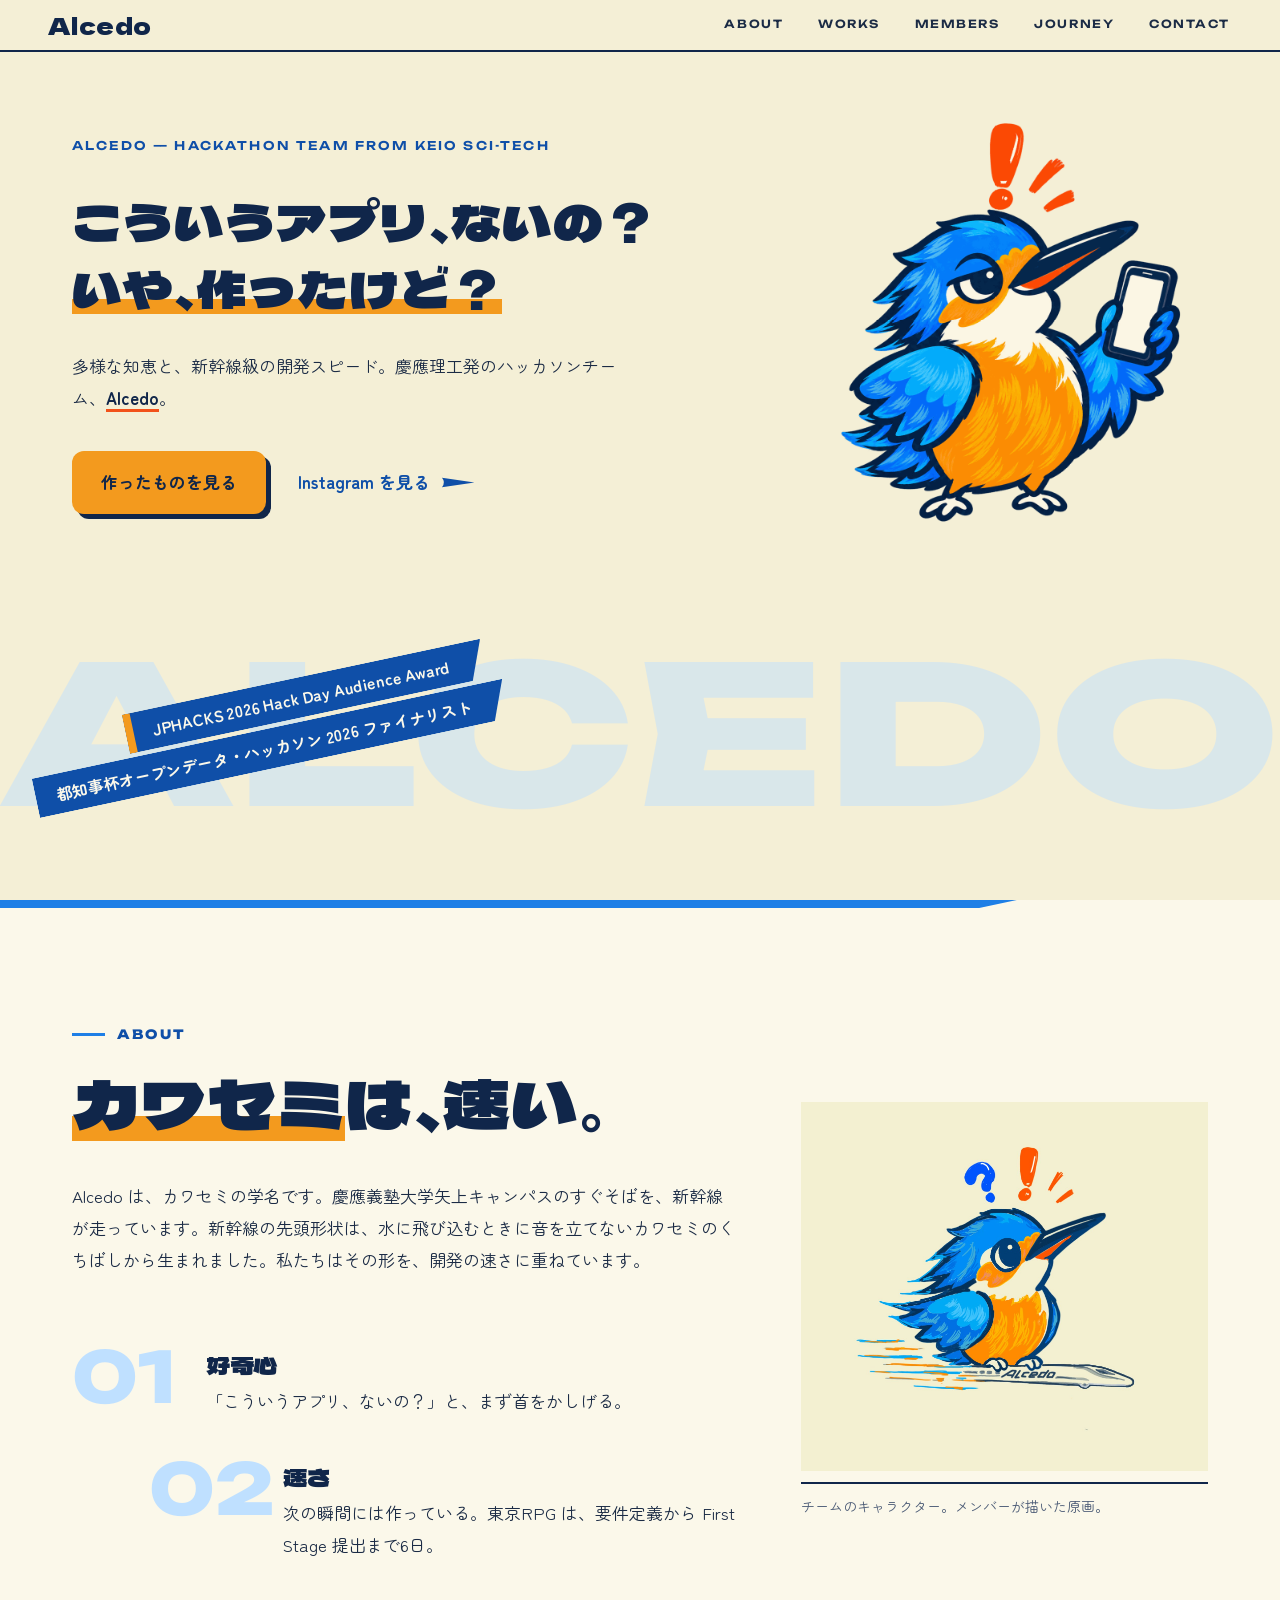
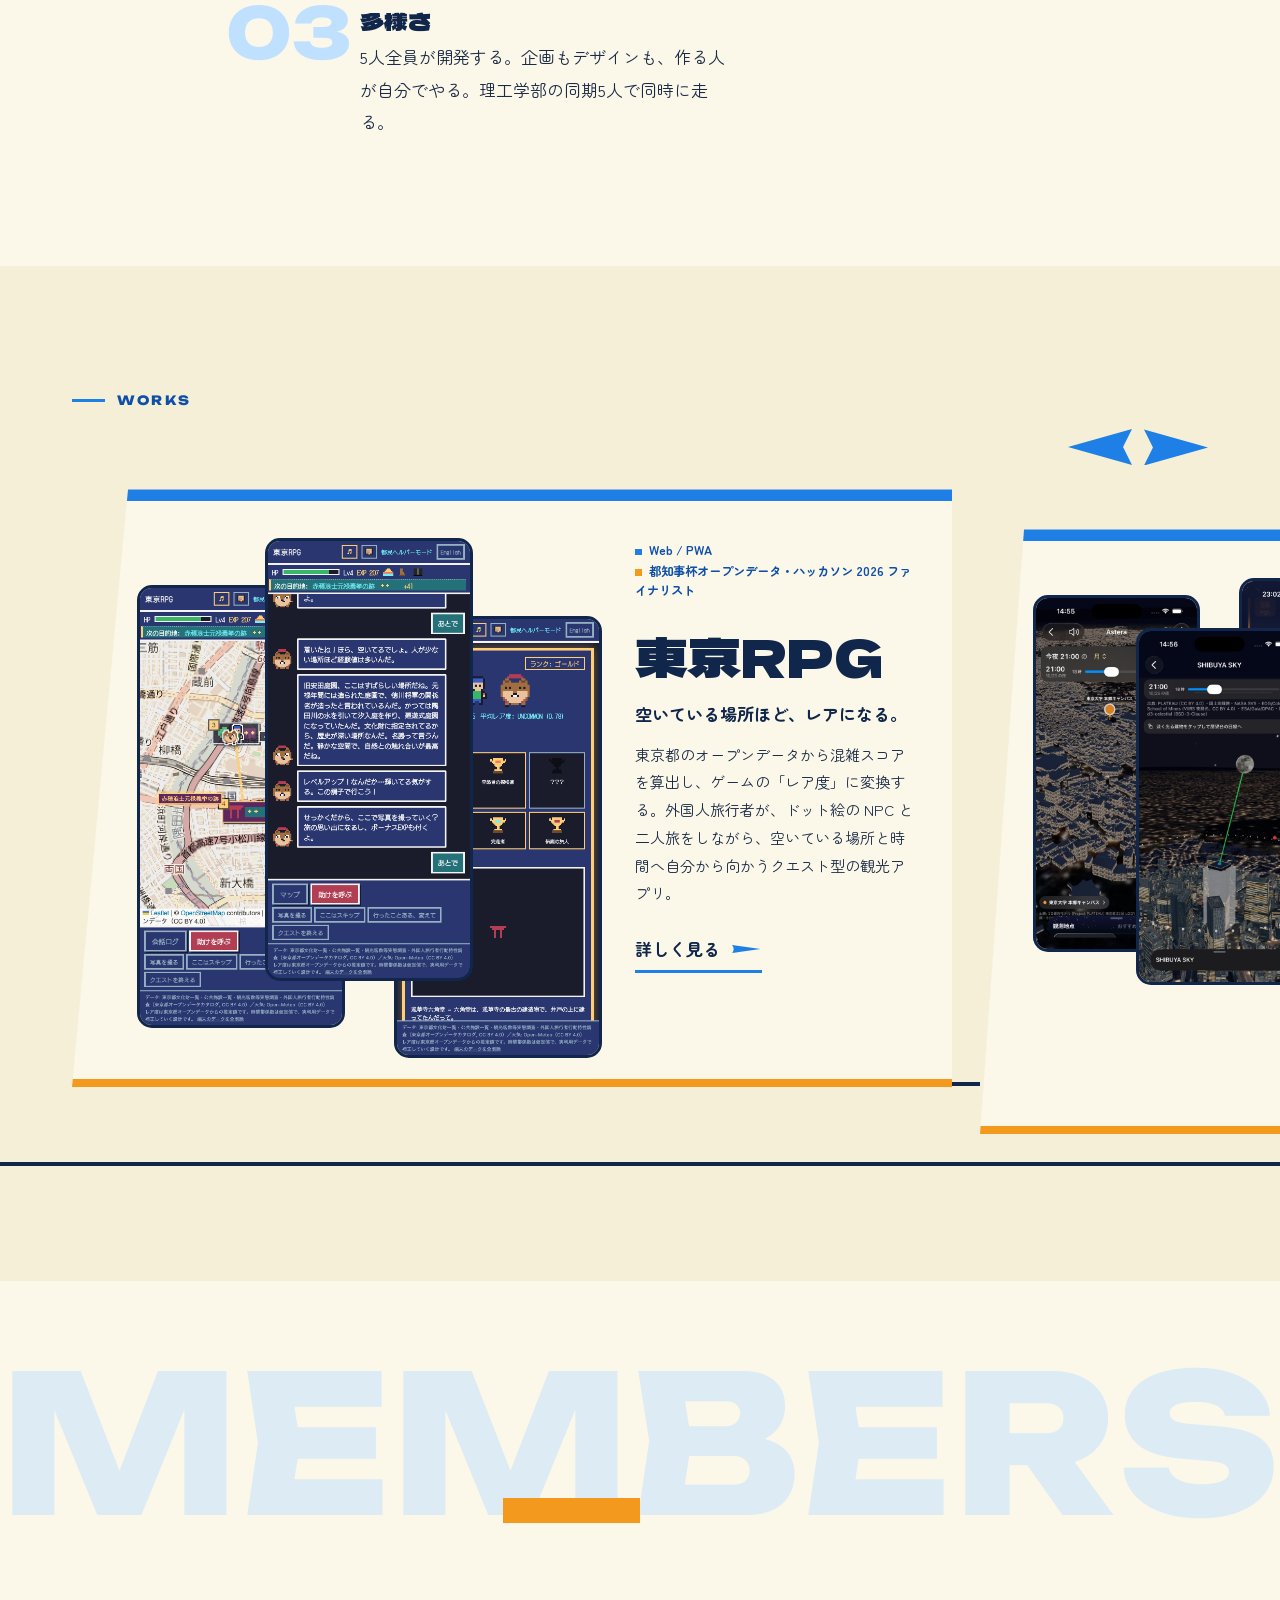
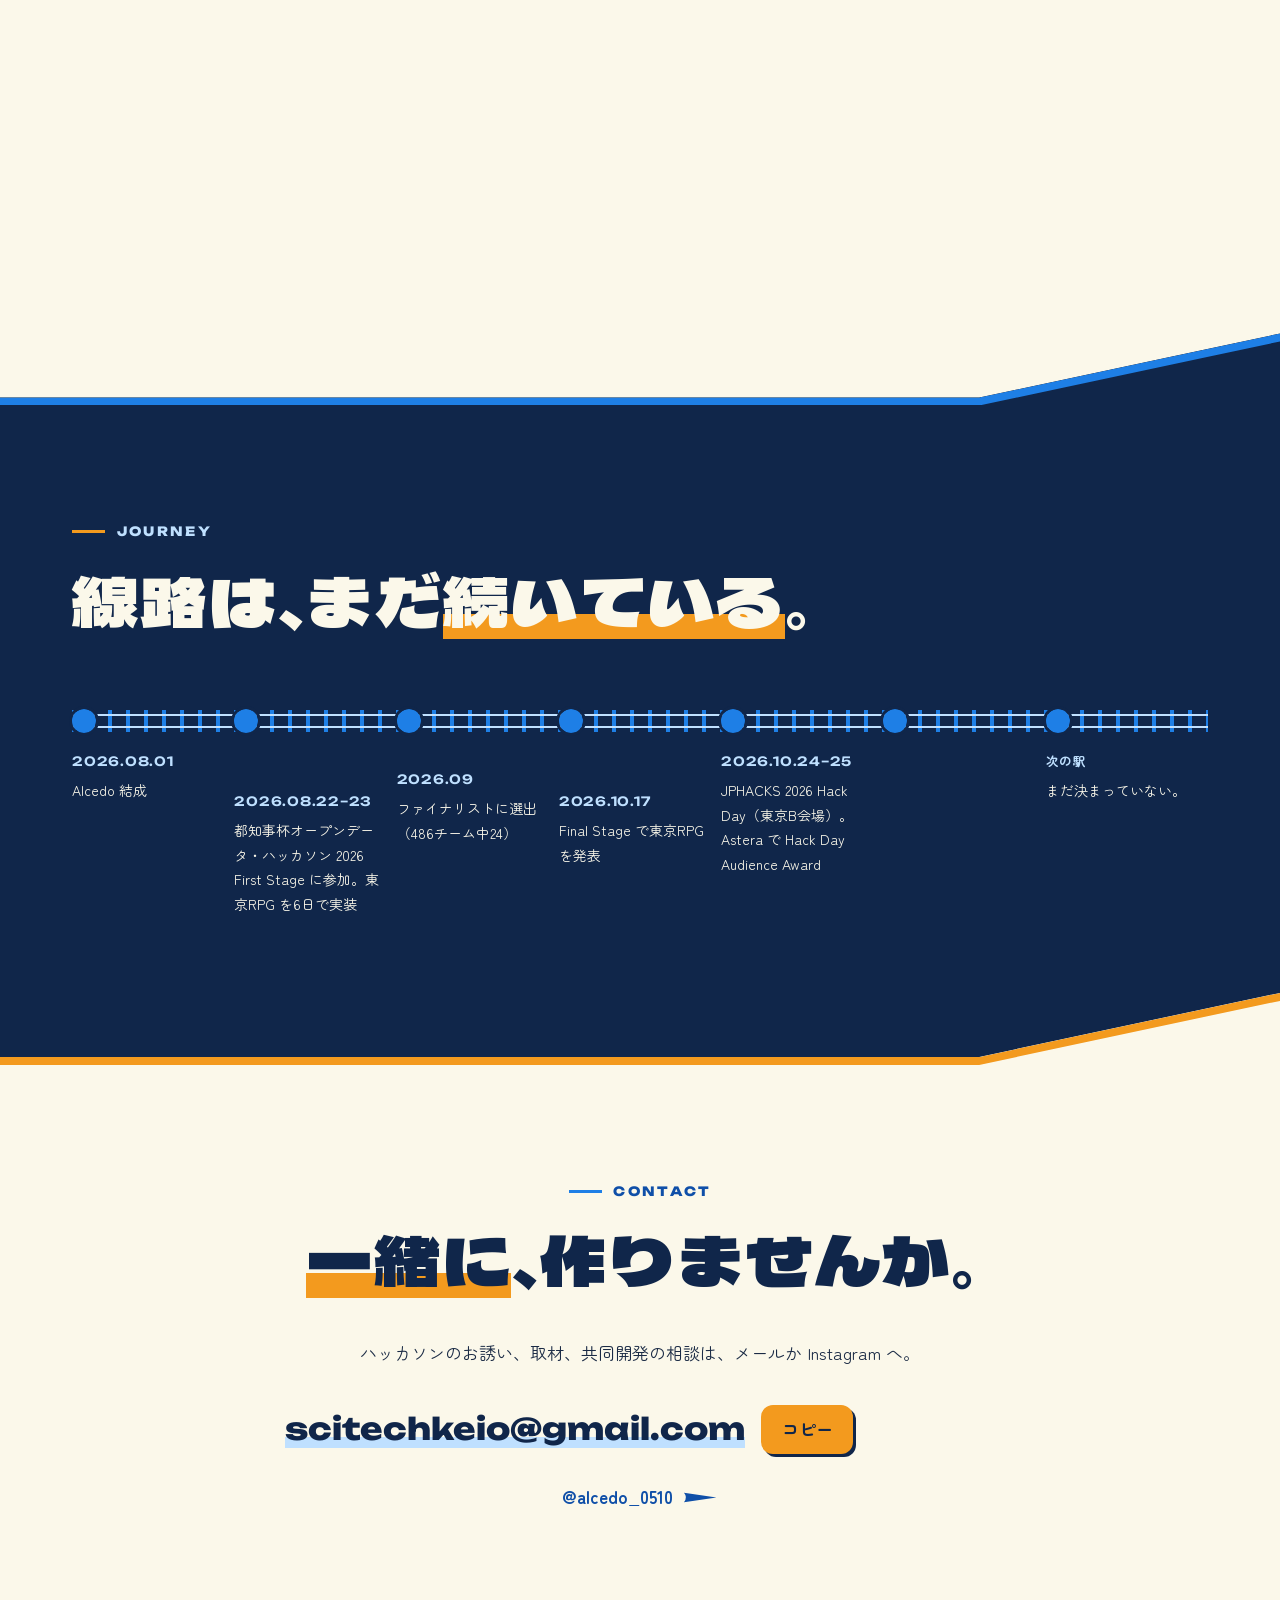
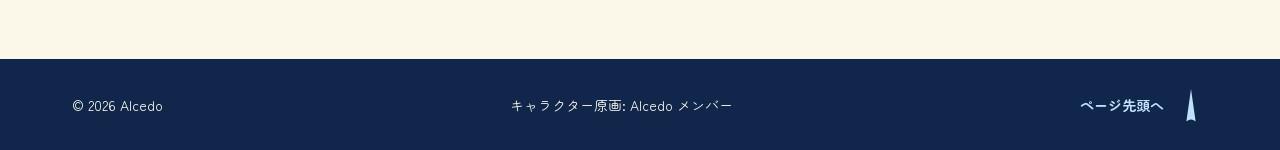
==== index.html @ 3de0b6ec "fix: 東京RPG の GitHub リンクを外す（リポジトリが private のため） Co-Authored-By: Claude Fable 5.1 <noreply@anthropic.c" ====
<!doctype html>
<html lang="ja">
<head>
  <meta charset="utf-8">
  <meta name="viewport" content="width=device-width, initial-scale=1">
  <title>Alcedo｜慶應理工発ハッカソンチーム</title>
  <meta name="description" content="多様な知恵と、新幹線級の開発スピード。慶應理工発のハッカソンチーム、Alcedo。">
  <meta property="og:type" content="website">
  <meta property="og:title" content="Alcedo｜慶應理工発ハッカソンチーム">
  <meta property="og:description" content="多様な知恵と、新幹線級の開発スピード。">
  <meta property="og:image" content="assets/char/original.jpg">
  <meta name="twitter:card" content="summary_large_image">
  <link rel="icon" href="assets/favicon.svg" type="image/svg+xml">
  <link rel="preconnect" href="https://fonts.googleapis.com">
  <link rel="preconnect" href="https://fonts.gstatic.com" crossorigin>
  <link rel="stylesheet" href="https://fonts.googleapis.com/css2?family=Dela+Gothic+One&family=Unbounded:wght@600;800&family=Zen+Maru+Gothic:wght@400;500;700&display=swap">
  <link rel="stylesheet" href="css/style.css">
  <script>
    /* JS 有効・動きの抑制設定を最初に判定する。main.js が読めなかったときは演出前提の隠しを解除する */
    (function (d) {
      d.classList.add('js');
      try { if (matchMedia('(prefers-reduced-motion: reduce)').matches) d.classList.add('rm'); } catch (e) {}
      window.addEventListener('load', function () {
        if (!window.__alcedoReady) d.classList.remove('js');
      });
    })(document.documentElement);
  </script>
  <script src="js/data.js" defer></script>
  <script src="js/hero.js" defer></script>
  <script src="js/main.js" defer></script>
</head>
<body>

<!-- 共通パーツ（新幹線・くちばし矢印） -->
<svg class="sprite" aria-hidden="true" focusable="false">
  <defs>
    <g id="g-train">
      <!-- 白〜薄灰の無地の車体、先頭はくちばし形、先頭の窓だけ濃紺、細い濃紺の輪郭線 -->
      <path class="t-body" d="M6 12 Q6 7 12 7 L170 7 C200 7 236 22 256 36 L256 39 Q256 41 252 41 L12 41 Q6 41 6 36 Z"/>
      <path class="t-line" d="M8 33 L246 35"/>
      <path class="t-win" d="M182 12 C200 12 214 19 224 26 L186 26 Z"/>
    </g>
    <g id="g-beak"><path d="M0 2 L42 8 L0 14 Q5 8 0 2 Z"/></g>
  </defs>
</svg>

<!-- 飛翔レイヤー（hero.js が制御。装飾なので読み上げ対象外） -->
<div class="flight" aria-hidden="true">
  <div class="flight__veil"></div>
  <div class="flight__bird" id="flightBird">
    <!-- 原画の画風で生成した飛翔ポーズ。2コマ目（翼を下ろした絵）があれば交互に出して羽ばたかせる -->
    <img class="fb fb--1" src="assets/char/flying.png" alt="" width="1040" height="1040" decoding="async">
    <img class="fb fb--2" src="assets/char/flap.png" alt="" width="1040" height="1040" decoding="async">
  </div>
</div>

<nav class="nav" aria-label="サイト内ナビゲーション">
  <a class="nav__logo" href="#top">Alcedo</a>
  <div class="nav__links" id="navLinks">
    <a href="#about" data-nav="about">ABOUT</a>
    <a href="#works" data-nav="works">WORKS</a>
    <a href="#members" data-nav="members">MEMBERS</a>
    <a href="#journey" data-nav="journey">JOURNEY</a>
    <a href="#contact" data-nav="contact">CONTACT</a>
    <span class="nav__bar" id="navBar" aria-hidden="true"></span>
  </div>
</nav>

<main>
  <!-- Hero -->
  <section class="hero" id="top">
    <div class="hero__bg" aria-hidden="true"><svg viewBox="0 0 1000 150" preserveAspectRatio="none" focusable="false"><text x="0" y="142" textLength="1000" lengthAdjust="spacingAndGlyphs">ALCEDO</text></svg></div>
    <div class="wrap hero__grid">
      <div class="hero__text">
        <p class="hero__eyebrow" data-reveal data-hero>ALCEDO — HACKATHON TEAM FROM KEIO SCI-TECH</p>
        <h1 class="hero__title">
          <span class="hero__l1" data-split data-hero="l1">こういうアプリ、ないの？</span>
          <span class="hero__l2" data-split data-hero="l2">いや、作ったけど？</span>
        </h1>
        <p class="hero__lead" data-reveal data-hero>多様な知恵と、新幹線級の開発スピード。慶應理工発のハッカソンチーム、<em class="mark">Alcedo</em>。</p>
        <div class="hero__cta" data-reveal data-hero>
          <a class="btn" href="#works">作ったものを見る</a>
          <a class="link-beak" href="https://www.instagram.com/alcedo_0510/" target="_blank" rel="noopener">Instagram を見る<svg viewBox="0 0 44 16" aria-hidden="true"><use href="#g-beak"/></svg></a>
        </div>
      </div>
      <div class="hero__char" id="heroChar">
        <img class="char char--q" src="assets/char/question.png" width="1254" height="1254" alt="首をかしげるカワセミ。頭の上に「？」が出ている。">
        <img class="char char--e" src="assets/char/exclaim.png" width="1254" height="1254" alt="スマートフォンを手にしたカワセミ。頭の上に「！」が出ている。">
      </div>
    </div>
    <div class="hero__tapes" data-reveal data-hero>
      <p class="tape tape--1">都知事杯オープンデータ・ハッカソン 2026 ファイナリスト</p>
      <p class="tape tape--2">JPHACKS 2026 Hack Day Audience Award</p>
    </div>
  </section>

  <div class="lane" data-lane aria-hidden="true"><i class="lane__probe"></i><svg class="train" viewBox="0 0 260 46" focusable="false"><use href="#g-train"/></svg></div>

  <!-- About -->
  <section class="sec cut cut--about" id="about" aria-labelledby="about-h">
    <div class="wrap">
      <p class="label" data-reveal>ABOUT</p>
      <div class="about__grid">
        <div class="about__main">
          <h2 class="title" id="about-h" data-split><span class="mk">カワセミ</span>は、速い。</h2>
          <p class="about__body" data-reveal>Alcedo は、カワセミの学名です。慶應義塾大学矢上キャンパスのすぐそばを、新幹線が走っています。新幹線の先頭形状は、水に飛び込むときに音を立てないカワセミのくちばしから生まれました。私たちはその形を、開発の速さに重ねています。</p>
          <ol class="pillars">
            <li class="pillar pillar--1" data-reveal><span class="pillar__no" aria-hidden="true">01</span><h3>好奇心</h3><p>「こういうアプリ、ないの？」と、まず首をかしげる。</p></li>
            <li class="pillar pillar--2" data-reveal><span class="pillar__no" aria-hidden="true">02</span><h3>速さ</h3><p>次の瞬間には作っている。東京RPG は、要件定義から First Stage 提出まで6日。</p></li>
            <li class="pillar pillar--3" data-reveal><span class="pillar__no" aria-hidden="true">03</span><h3>多様さ</h3><p>5人全員が開発する。企画もデザインも、作る人が自分でやる。理工学部の同期5人で同時に走る。</p></li>
          </ol>
        </div>
        <figure class="about__fig" data-reveal>
          <img src="assets/char/original.jpg" width="1600" height="1451" loading="lazy" alt="青い羽と橙の胸のカワセミが、新幹線の上で首をかしげている原画。頭の上に「？」と「！」が並ぶ。">
          <figcaption>チームのキャラクター。メンバーが描いた原画。</figcaption>
        </figure>
      </div>
    </div>
  </section>

  <!-- Works -->
  <section class="sec works" id="works" aria-labelledby="works-h">
    <div class="wrap">
      <p class="label" data-reveal>WORKS</p>
      <h2 class="sr-only" id="works-h">Works</h2>
    </div>
    <div class="works__ctrl wrap">
      <button class="beak-btn beak-btn--prev" type="button" id="worksPrev" aria-label="前の車両へ"><svg viewBox="0 0 44 16" aria-hidden="true"><use href="#g-beak"/></svg></button>
      <button class="beak-btn" type="button" id="worksNext" aria-label="次の車両へ"><svg viewBox="0 0 44 16" aria-hidden="true"><use href="#g-beak"/></svg></button>
    </div>
    <div class="track" id="track" tabindex="0" role="region" aria-label="作品（← → キーで車両を移動）">
      <article class="car car--1" id="car-tokyo-rpg" data-work="tokyo-rpg">
        <div class="car__grid">
          <div class="shots shots--1" data-reveal>
            <img class="shot shot--a" src="assets/works/tokyo-rpg-map.png" width="390" height="844" loading="lazy" alt="東京RPG のマップ画面。">
            <img class="shot shot--b" src="assets/works/tokyo-rpg-chat.png" width="390" height="844" loading="lazy" alt="東京RPG で NPC と会話している画面。">
            <img class="shot shot--c" src="assets/works/tokyo-rpg-card.png" width="390" height="844" loading="lazy" alt="東京RPG のレア度カード画面。">
          </div>
          <div class="car__text">
            <p class="car__tags"><span>Web / PWA</span><span>都知事杯オープンデータ・ハッカソン 2026 ファイナリスト</span></p>
            <h3 class="car__name">東京RPG</h3>
            <p class="car__catch">空いている場所ほど、レアになる。</p>
            <p class="car__desc">東京都のオープンデータから混雑スコアを算出し、ゲームの「レア度」に変換する。外国人旅行者が、ドット絵の NPC と二人旅をしながら、空いている場所と時間へ自分から向かうクエスト型の観光アプリ。</p>
            <button class="more" type="button" aria-expanded="false" aria-controls="detail-tokyo-rpg"><span class="more__t">詳しく見る</span><svg viewBox="0 0 44 16" aria-hidden="true"><use href="#g-beak"/></svg></button>
          </div>
        </div>
        <div class="car__detail" id="detail-tokyo-rpg"><div class="car__detail-in">
          <div class="stats" data-stats="tokyo-rpg"></div>
          <p class="tech">TypeScript / Vite / Leaflet / Cloudflare Workers + D1 + Workers AI / PWA</p>
          <p class="links">
            <a class="link-beak" href="https://tokyo-rpg.keio-sci-tech.workers.dev" target="_blank" rel="noopener">本番<svg viewBox="0 0 44 16" aria-hidden="true"><use href="#g-beak"/></svg></a>
          </p>
        </div></div>
      </article>

      <span class="coupler" aria-hidden="true"></span>

      <article class="car car--2" id="car-astera" data-work="astera">
        <div class="car__grid">
          <div class="shots shots--2" data-reveal>
            <img class="shot shot--a" src="assets/works/astera-home.jpg" width="500" height="1087" loading="lazy" alt="Astera のホーム画面。">
            <img class="shot shot--b" src="assets/works/astera-detail.jpg" width="500" height="1087" loading="lazy" alt="Astera の観測地点の詳細画面。">
            <img class="shot shot--c" src="assets/works/astera-list.png" width="1206" height="2622" loading="lazy" alt="Astera の観測地点の一覧画面。">
          </div>
          <div class="car__text">
            <p class="car__tags"><span>iOS</span><span>JPHACKS 2026 Hack Day Audience Award</span></p>
            <h3 class="car__name">Astera</h3>
            <p class="car__catch">今夜、どこへ行けば、どんな星空が見えるのか。</p>
            <p class="car__desc">観測者の目の高さ、PLATEAU の 3D 都市モデル、天体の位置計算を組み合わせ、「この場所・この時刻に、その天体が建物に隠れず見えるか」を計算して、東京23区の観測地点を推薦する iPhone アプリ。地上では月がビルに隠れ、展望台では見える、を 3D で示す。</p>
            <button class="more" type="button" aria-expanded="false" aria-controls="detail-astera"><span class="more__t">詳しく見る</span><svg viewBox="0 0 44 16" aria-hidden="true"><use href="#g-beak"/></svg></button>
          </div>
        </div>
        <div class="car__detail" id="detail-astera"><div class="car__detail-in">
          <div class="stats" data-stats="astera"></div>
          <p class="tech">Swift / SwiftUI / RealityKit / MapKit / PLATEAU / Open-Meteo / VIIRS</p>
          <p class="links">
            <a class="link-beak" href="https://github.com/jphacks/tkb_2635" target="_blank" rel="noopener">GitHub<svg viewBox="0 0 44 16" aria-hidden="true"><use href="#g-beak"/></svg></a>
          </p>
          <!-- 紹介動画（Instagram 用の 20 秒版を 720p に圧縮して自前配信。再生するまで読み込まない） -->
          <video class="video" controls playsinline preload="none" poster="assets/works/astera-intro-poster.jpg" width="1280" height="720" aria-label="Astera 紹介動画（20秒）">
            <source src="assets/works/astera-intro.mp4" type="video/mp4">
            動画を再生できない場合は、<a href="assets/works/astera-intro.mp4">動画ファイル</a>を開いてください。
          </video>
        </div></div>
      </article>
    </div>
  </section>

  <!-- Members -->
  <section class="sec members" id="members" aria-labelledby="members-h">
    <div class="members__bg" aria-hidden="true"><svg viewBox="0 0 1000 150" preserveAspectRatio="none" focusable="false"><text x="0" y="142" textLength="1000" lengthAdjust="spacingAndGlyphs">MEMBERS</text></svg></div>
    <div class="wrap">
      <p class="label" data-reveal>MEMBERS</p>
      <h2 class="title" id="members-h" data-split>5人で、同時に<span class="mk">走る</span>。</h2>
      <p class="members__lead" data-reveal>慶應義塾大学 理工学部の同期5人。全員が開発する。</p>
      <ul class="member-list" id="memberList"></ul>
    </div>
  </section>

  <div class="lane" data-lane aria-hidden="true"><i class="lane__probe"></i><svg class="train" viewBox="0 0 260 46" focusable="false"><use href="#g-train"/></svg></div>

  <!-- Journey -->
  <section class="sec cut cut--journey journey" id="journey" aria-labelledby="journey-h">
    <div class="wrap">
      <p class="label" data-reveal>JOURNEY</p>
      <h2 class="title" id="journey-h" data-split>線路は、まだ<span class="mk">続いている</span>。</h2>
      <div class="jtrack" id="jtrack">
        <div class="rail" aria-hidden="true">
          <svg class="rail__h" width="100%" height="24" focusable="false"><line class="rail__sleepers" x1="0" y1="12" x2="100%" y2="12"/><line class="rail__line" x1="0" y1="6" x2="100%" y2="6"/><line class="rail__line" x1="0" y1="18" x2="100%" y2="18"/></svg>
          <svg class="rail__v" width="24" height="100%" focusable="false"><line class="rail__sleepers" x1="12" y1="0" x2="12" y2="100%"/><line class="rail__line" x1="6" y1="0" x2="6" y2="100%"/><line class="rail__line" x1="18" y1="0" x2="18" y2="100%"/></svg>
        </div>
        <svg class="train train--j" id="jtrain" viewBox="0 0 260 46" aria-hidden="true" focusable="false"><use href="#g-train"/></svg>
        <ol class="stations" id="stations"></ol>
      </div>
    </div>
  </section>

  <div class="lane" data-lane aria-hidden="true"><i class="lane__probe"></i><svg class="train" viewBox="0 0 260 46" focusable="false"><use href="#g-train"/></svg></div>

  <!-- Contact -->
  <section class="sec cut cut--contact contact" id="contact" aria-labelledby="contact-h">
    <div class="wrap contact__in">
      <p class="label" data-reveal>CONTACT</p>
      <h2 class="title" id="contact-h" data-split><span class="mk">一緒に</span>、作りませんか。</h2>
      <p class="contact__lead" data-reveal>ハッカソンのお誘い、取材、共同開発の相談は、メールか Instagram へ。</p>
      <div class="contact__links" data-reveal>
        <div class="mailrow">
          <a class="mail" id="mailLink" href="#contact" hidden></a>
          <button class="copy" id="mailCopy" type="button" hidden>コピー</button>
          <span class="copied" id="mailStatus" role="status" aria-live="polite"></span>
        </div>
        <a class="link-beak" href="https://www.instagram.com/alcedo_0510/" target="_blank" rel="noopener">@alcedo_0510<svg viewBox="0 0 44 16" aria-hidden="true"><use href="#g-beak"/></svg></a>
        <noscript><p>JavaScript を有効にするとメールアドレスが表示されます。Instagram からもご連絡いただけます。</p></noscript>
      </div>
    </div>
  </section>
</main>

<footer class="footer">
  <div class="wrap footer__in">
    <p>© 2026 Alcedo</p>
    <p>キャラクター原画: Alcedo メンバー</p>
    <a class="link-beak link-beak--up" href="#top">ページ先頭へ<svg viewBox="0 0 44 16" aria-hidden="true"><use href="#g-beak"/></svg></a>
  </div>
</footer>

</body>
</html>
---- css/style.css ----
/* ===== 変数 ===== */
:root {
  --blue: #1E7FE6;
  --blue-deep: #0F4FA8;
  --blue-pale: #BFE0FF;
  --orange: #F39A1E;
  --orange-deep: #F2521B;
  --cream: #F4EFD6;
  --cream-2: #FBF8EA;
  --navy: #10264A;
  --ink: #1B2B45;
  --ink-soft: #4A5A75;

  --font-display: "Dela Gothic One", "Zen Maru Gothic", sans-serif;
  --font-body: "Zen Maru Gothic", "Hiragino Maru Gothic ProN", sans-serif;
  --font-en: "Unbounded", "Zen Maru Gothic", sans-serif;

  --wrap: 1232px;
  --gutter: clamp(16px, 5vw, 48px);
  --cut: clamp(36px, 5vw, 72px);
  --run: calc(var(--cut) * 4.7); /* 12° の斜面の水平長（cut / tan12°） */
  --nav-h: 52px;
}

/* ===== リセット ===== */
*, *::before, *::after { box-sizing: border-box; }
html { scroll-padding-top: var(--nav-h); -webkit-text-size-adjust: 100%; }
html:not(.rm) { scroll-behavior: smooth; }
body {
  margin: 0;
  background: var(--cream);
  color: var(--ink);
  font: 400 1.0625rem/1.9 var(--font-body);
  overflow-x: clip;
}
img, svg { display: block; max-width: 100%; }
h1, h2, h3, p, ol, ul, figure { margin: 0; padding: 0; }
ol, ul { list-style: none; }
a { color: inherit; }
button { font: inherit; color: inherit; cursor: pointer; }
.sr-only { position: absolute; width: 1px; height: 1px; overflow: hidden; clip: rect(0 0 0 0); white-space: nowrap; }
.sprite { position: absolute; width: 0; height: 0; overflow: hidden; }
:focus-visible { outline: 3px solid var(--orange-deep); outline-offset: 3px; }
.journey :focus-visible { outline-color: var(--orange); }

/* ===== 共通部品 ===== */
.wrap { max-width: var(--wrap); margin-inline: auto; padding-inline: var(--gutter); position: relative; }
.sec { position: relative; padding-block: clamp(72px, 10vw, 140px); }
.label {
  display: flex; align-items: center; gap: .9em;
  font: 800 .8rem/1 var(--font-en); letter-spacing: .18em; color: var(--blue-deep);
  margin-bottom: 1.4rem;
}
.label::before { content: ""; width: 2.6em; height: 3px; background: var(--blue); }
.title {
  font: 400 clamp(2.2rem, 5.2vw, 4.8rem)/1.15 var(--font-display);
  letter-spacing: .02em; color: var(--navy); margin-bottom: .6em;
  text-wrap: balance;
}
.mk { background: linear-gradient(transparent 66%, var(--orange) 66%, var(--orange) 92%, transparent 92%); }

.btn {
  display: inline-block; text-decoration: none; font-weight: 700;
  background: var(--orange); color: var(--navy);
  padding: .9em 1.7em; border-radius: 12px;
  box-shadow: 5px 5px 0 var(--navy);
  transition: transform .15s, box-shadow .15s;
}
.btn:hover { transform: translate(2px, 2px); box-shadow: 3px 3px 0 var(--navy); }

.link-beak { display: inline-flex; align-items: center; gap: .7em; font-weight: 700; text-decoration: none; color: var(--blue-deep); padding-block: .3em; }
.link-beak svg { width: 34px; height: 13px; fill: currentColor; transition: transform .2s; }
.link-beak:hover { color: var(--navy); }
.link-beak:hover svg { transform: translateX(5px); }
.link-beak--up svg { transform: rotate(-90deg); }
.link-beak--up:hover svg { transform: rotate(-90deg) translateX(5px); }
.journey .link-beak { color: var(--blue-pale); }

/* 出現演出（JS 有効かつ動き抑制なしのときだけ隠す） */
.js:not(.rm) [data-reveal] { opacity: 0; transform: translateY(16px); transition: opacity .6s ease, transform .6s ease; transition-delay: calc(var(--d, 0) * 60ms); }
.js:not(.rm) [data-reveal].is-in { opacity: 1; transform: none; }
.ch { display: inline-block; white-space: pre; }
.js:not(.rm) [data-split] .ch { opacity: 0; transform: translateY(.35em); transition: opacity .4s ease, transform .4s ease; transition-delay: calc(var(--i) * 30ms); }
.js:not(.rm) [data-split].is-in .ch { opacity: 1; transform: none; }
.js:not(.rm) .hero__l2.is-in .ch { transform: none; }
.js:not(.rm) .hero__l2 .ch { transform: translateY(12px); }
.js:not(.rm) .hero__l2.is-in .ch { transition-delay: calc(var(--i) * 25ms); }

/* ===== ナビ ===== */
.nav {
  position: fixed; inset: 0 0 auto 0; height: var(--nav-h); z-index: 50;
  display: flex; align-items: center; justify-content: space-between; gap: 16px;
  padding-inline: var(--gutter);
  background: var(--cream); border-bottom: 2px solid var(--navy);
}
.nav__logo { font: 400 1.5rem/1 var(--font-display); text-decoration: none; color: var(--navy); flex: none; letter-spacing: .02em; }
.nav__links { position: relative; display: flex; gap: clamp(14px, 2.4vw, 32px); height: 100%; align-items: center; overflow-x: auto; scrollbar-width: none; }
.nav__links::-webkit-scrollbar { display: none; }
.nav__links a { font: 600 .7rem/1 var(--font-en); letter-spacing: .14em; text-decoration: none; color: var(--ink); padding: 8px 2px; white-space: nowrap; }
.nav__links a:hover { color: var(--blue); }
.nav__bar { position: absolute; bottom: 0; left: 0; width: 0; height: 4px; background: var(--blue); transition: left .3s ease, width .3s ease, opacity .2s; opacity: 0; }

/* ===== Hero ===== */
.hero {
  position: relative; overflow-x: clip; z-index: 1;
  min-height: 100svh;
  padding: calc(var(--nav-h) + clamp(28px, 5vw, 64px)) 0 calc(var(--cut) + clamp(150px, 16vw, 230px));
  background: var(--cream);
}
/* 背景の英字は SVG の textLength で画面幅ぴったりに収める（右端の文字が切れない） */
.hero__bg {
  position: absolute; left: 0; right: 0; bottom: calc(var(--cut) + 20px);
  opacity: .5; pointer-events: none; user-select: none;
}
.hero__bg svg, .members__bg svg { display: block; width: 100%; height: auto; overflow: visible; }
.hero__bg text, .members__bg text { font: 800 150px var(--font-en); fill: var(--blue-pale); }
.hero__grid { display: grid; grid-template-columns: minmax(0, 62fr) minmax(0, 38fr); gap: clamp(16px, 3vw, 48px); align-items: center; z-index: 1; }
.hero__eyebrow { font: 600 clamp(.6rem, 1.4vw, .75rem)/1.6 var(--font-en); letter-spacing: .18em; color: var(--blue-deep); margin-bottom: clamp(20px, 3vw, 36px); }
.hero__title { font: 400 clamp(1.65rem, 3.9vw, 3.3rem)/1.2 var(--font-display); letter-spacing: .02em; color: var(--navy); }
.hero__l1, .hero__l2 { display: block; white-space: nowrap; }
.hero__l2 { margin-top: .15em; }
.hero__l2 > .ch { background: linear-gradient(transparent 68%, var(--orange) 68%, var(--orange) 94%, transparent 94%); }
.hero__lead { margin-top: clamp(20px, 3vw, 32px); max-width: 32em; color: var(--ink); }
.hero__lead .mark { font-style: normal; font-weight: 700; color: var(--navy); text-decoration: underline; text-decoration-color: var(--orange-deep); text-decoration-thickness: 3px; text-underline-offset: .22em; }
.hero__cta { margin-top: clamp(24px, 3vw, 36px); display: flex; flex-wrap: wrap; align-items: center; gap: 20px 32px; }

.hero__char { position: relative; width: min(100%, 520px); aspect-ratio: 1; justify-self: end; }
.char { position: absolute; inset: 0; width: 100%; height: 100%; object-fit: contain; transition: opacity .35s ease; }
.char--q { opacity: 0; }
.js:not(.rm) .char--e { opacity: 0; }
.js:not(.rm) .hero.is-land:not(.is-e) .char--q { opacity: 1; }
.js:not(.rm) .hero.is-e .char--e { opacity: 1; }
.img-failed { visibility: hidden; }

/* 「？」「！」は画像に含まれる。着地・切り替えでキャラ全体を弾ませる */
.js:not(.rm) .hero.is-land:not(.is-e) .char--q { animation: pop .5s cubic-bezier(.3, 1.4, .5, 1) both; transform-origin: 50% 90%; }
.js:not(.rm) .hero.is-e .char--e { animation: pop .5s cubic-bezier(.3, 1.4, .5, 1) both; transform-origin: 50% 90%; }
@keyframes pop { 0% { transform: scale(.82); } 70% { transform: scale(1.06); } 100% { transform: scale(1); } }

.hero__tapes { position: absolute; left: 0; bottom: calc(var(--cut) + 18px); z-index: 2; width: 100%; height: clamp(120px, 14vw, 190px); pointer-events: none; }
.tape {
  position: absolute; left: calc(var(--gutter) - 8px);
  background: var(--blue-deep); color: var(--cream-2);
  font-weight: 700; font-size: clamp(.78rem, 1.4vw, 1rem); line-height: 1.4; white-space: nowrap;
  padding: .55em 2.2em .55em 1.3em;
  clip-path: polygon(0 0, 100% 0, calc(100% - 1em) 100%, 0 100%);
  transform: rotate(-12deg); transform-origin: left bottom;
}
.tape--1 { bottom: 0; }
.tape--2 { bottom: 0; margin-left: clamp(36px, 7vw, 100px); margin-bottom: clamp(38px, 5vw, 64px); box-shadow: inset 8px 0 0 var(--orange); padding-left: 1.7em; }

/* ===== 斜めの境目（先頭形状 12°）===== */
.cut {
  margin-top: calc(var(--cut) * -1);
  padding-top: calc(var(--cut) + clamp(72px, 10vw, 140px));
  clip-path: polygon(0 var(--cut), calc(100% - var(--run)) var(--cut), 100% 0, 100% 100%, 0 100%);
}
.cut::before {
  content: ""; position: absolute; inset: 0 0 auto 0; height: calc(var(--cut) + 8px);
  background: var(--edge, transparent);
  clip-path: polygon(0 var(--cut), calc(100% - var(--run)) var(--cut), 100% 0, 100% 8px, calc(100% - var(--run)) calc(var(--cut) + 8px), 0 calc(var(--cut) + 8px));
}
.cut--about { background: var(--cream-2); --edge: var(--blue); }
.cut--journey { background: var(--navy); --edge: var(--blue); }
.cut--contact { background: var(--cream-2); --edge: var(--orange); }

.lane { position: relative; height: 0; z-index: 3; pointer-events: none; overflow-x: clip; }
.lane__probe { position: absolute; left: 0; top: 0; width: 0; height: var(--cut); }
.train { position: absolute; left: 0; top: 0; width: clamp(130px, 17vw, 210px); height: auto; will-change: transform; overflow: visible; }
.t-body { fill: var(--cream-2); stroke: var(--navy); stroke-width: 2.5; stroke-linejoin: round; }
.t-line { fill: none; stroke: var(--ink-soft); stroke-width: 1.5; opacity: .5; }
.t-win { fill: var(--navy); }
.js:not(.rm) .lane .train { opacity: 0; }
.rm .lane { height: 0; }
.rm .lane .train { display: none; }

/* ===== About ===== */
.about__grid { display: grid; grid-template-columns: minmax(0, 62fr) minmax(0, 38fr); gap: clamp(24px, 5vw, 72px); align-items: start; }
.about__body { max-width: 760px; }
.pillars { margin-top: clamp(40px, 6vw, 72px); display: flex; flex-direction: column; gap: clamp(28px, 4vw, 44px); }
.pillar { position: relative; padding: 0 0 0 clamp(80px, 10.5vw, 140px); max-width: 600px; }
.pillar--2 { margin-left: clamp(0px, 6vw, 88px); }
.pillar--3 { margin-left: clamp(0px, 12vw, 176px); }
.pillar__no { position: absolute; left: 0; top: -.1em; font: 800 clamp(2.6rem, 6vw, 4.4rem)/1 var(--font-en); color: var(--blue-pale); }
.pillar h3 { font: 400 1.5rem/1.3 var(--font-display); color: var(--navy); margin-bottom: .2em; position: relative; }
.pillar p { position: relative; }
.about__fig { margin-top: clamp(0px, 3vw, 40px); }
.about__fig img { width: 100%; height: auto; }
.about__fig figcaption { margin-top: .8em; font-size: .875rem; color: var(--ink-soft); border-top: 2px solid var(--navy); padding-top: .6em; }

/* ===== Works ===== */
.works { background: var(--cream); padding-bottom: clamp(72px, 9vw, 120px); }
.works__ctrl { display: flex; justify-content: flex-end; gap: 12px; margin-bottom: 12px; }
.beak-btn { background: var(--blue); border: 0; width: 64px; height: 36px; padding: 0 12px; clip-path: polygon(0 0, 100% 50%, 0 100%, 14% 50%); display: grid; place-items: center; color: var(--cream-2); transition: background .15s; }
.beak-btn:hover { background: var(--blue-deep); }
.beak-btn svg { display: none; }
.beak-btn--prev { transform: scaleX(-1); }
.beak-btn:focus-visible { outline-offset: 4px; }

.track {
  display: flex; align-items: flex-start; gap: 0;
  overflow-x: auto; scroll-snap-type: x mandatory;
  padding: 12px max(var(--gutter), calc((100% - var(--wrap)) / 2 + var(--gutter))) 28px;
  scroll-padding-inline: max(var(--gutter), calc((100% - var(--wrap)) / 2 + var(--gutter)));
  border-bottom: 4px solid var(--navy);
  scrollbar-width: thin; scrollbar-color: var(--blue) transparent;
}
.car { flex: none; scroll-snap-align: start; position: relative; background: var(--cream-2); border-top: 12px solid var(--blue); border-bottom: 8px solid var(--orange); --nose: 56px; clip-path: polygon(var(--nose) 0, 100% 0, 100% 100%, 0 100%); transition: opacity .3s; }
.car--1 { width: min(880px, 86vw); }
.car--2 { width: min(720px, 80vw); margin-top: 40px; --nose: 44px; }
.coupler { flex: none; align-self: flex-end; width: 28px; height: 4px; background: var(--navy); margin-bottom: 48px; }
.track.has-open .car:not(.is-open) { opacity: .5; }
.car__grid { display: grid; grid-template-columns: minmax(0, 62fr) minmax(0, 38fr); gap: clamp(16px, 3vw, 36px); padding: clamp(24px, 4vw, 40px) clamp(20px, 3vw, 36px) 24px calc(var(--nose) + 12px); }
.shots { position: relative; aspect-ratio: 1 / 1.12; }
.shot { position: absolute; width: 44%; height: auto; border-radius: 12px; outline: 3px solid var(--navy); background: var(--navy); }
.shot--a { left: 0; top: 9%; z-index: 1; }
.shot--b { left: 28%; top: 0; z-index: 3; }
.shot--c { left: 56%; top: 15%; z-index: 2; }
.shots--2 .shot--a { top: 4%; } .shots--2 .shot--b { top: 12%; } .shots--2 .shot--c { top: 0; }
.car__tags { display: flex; flex-direction: column; gap: 2px; font-size: .78rem; font-weight: 700; color: var(--blue-deep); line-height: 1.5; }
.car__tags span::before { content: ""; display: inline-block; width: .55em; height: .55em; background: var(--blue); margin-right: .6em; }
.car__tags span + span::before { background: var(--orange); }
.car__name { font: 400 clamp(2rem, 4.4vw, 3.3rem)/1.1 var(--font-display); color: var(--navy); margin: .5em 0 .3em; }
.car--2 .car__name { font-size: clamp(1.8rem, 3.6vw, 2.6rem); }
.car__catch { font-weight: 700; line-height: 1.6; color: var(--navy); margin-bottom: .8em; }
.car__desc { font-size: .9375rem; line-height: 1.85; }
.more { margin-top: 1.2em; display: inline-flex; align-items: center; gap: .7em; background: none; border: 0; border-bottom: 3px solid var(--blue); padding: .3em 0; font-weight: 700; color: var(--navy); }
.more svg { width: 30px; height: 12px; fill: var(--blue); transition: transform .3s; }
.more[aria-expanded="true"] svg { transform: rotate(90deg); }
.car__detail { display: grid; grid-template-rows: 0fr; visibility: hidden; transition: grid-template-rows .45s ease, visibility .45s; }
.car.is-open .car__detail { grid-template-rows: 1fr; visibility: visible; }
.car__detail-in { overflow: hidden; min-height: 0; padding-inline: clamp(20px, 3vw, 36px) clamp(20px, 3vw, 36px); padding-left: calc(var(--nose) + 12px); }
.stats { display: flex; flex-wrap: wrap; gap: 20px clamp(24px, 5vw, 64px); padding-top: 20px; border-top: 2px solid var(--navy); }
.stat:nth-child(2) { margin-top: 14px; }
.stat__num { font: 800 clamp(2.2rem, 5vw, 3.6rem)/1 var(--font-en); color: var(--blue); }
.stat__num .arrow { color: var(--orange-deep); margin-inline: .2em; font-size: .7em; }
.stat__num .unit { font: 700 1rem/1 var(--font-body); color: var(--navy); margin-left: .3em; }
.stat__label { font-size: .8125rem; color: var(--ink-soft); margin-top: .5em; }
.tech { margin-top: 20px; font-size: .875rem; font-weight: 500; color: var(--ink); }
.links { display: flex; flex-wrap: wrap; gap: 4px 28px; margin-top: 10px; }
.video { display: block; width: 100%; max-width: 480px; height: auto; aspect-ratio: 16 / 9; margin: 14px 0 28px; background: var(--navy); outline: 3px solid var(--navy); }
.car__detail-in > :last-child { margin-bottom: 28px; }

/* ===== Members ===== */
.members { background: var(--cream-2); overflow-x: clip; }
.members__bg { position: absolute; left: 0; right: 0; top: clamp(24px, 4vw, 60px); opacity: .5; pointer-events: none; user-select: none; }
.members .wrap { z-index: 1; }
.members__lead { margin-bottom: clamp(36px, 5vw, 64px); }
.member-list { display: grid; grid-template-columns: 1.1fr .9fr 1.25fr .95fr 1fr; gap: clamp(16px, 2.5vw, 36px); align-items: start; }
.member { border-top: 3px solid var(--navy); padding-top: 18px; min-width: 0; }
.member:nth-child(1) { margin-top: 0; }
.member:nth-child(2) { margin-top: 56px; }
.member:nth-child(3) { margin-top: 18px; }
.member:nth-child(4) { margin-top: 84px; }
.member:nth-child(5) { margin-top: 36px; }
.dot { display: block; width: 44px; height: 44px; border-radius: 50%; outline: 3px solid var(--navy); margin-bottom: 14px; }
.dot--blue { background: var(--blue); } .dot--blue-deep { background: var(--blue-deep); }
.dot--blue-pale { background: var(--blue-pale); } .dot--orange { background: var(--orange); }
.member__name { font: 700 1.3rem/1.3 var(--font-body); color: var(--navy); letter-spacing: .04em; }
.member__role { margin-top: .3em; font: 700 .8125rem/1.4 var(--font-body); color: var(--blue-deep); letter-spacing: .08em; }
.member__note { margin-top: .6em; font-size: .875rem; line-height: 1.7; }
.member__links { margin-top: .6em; display: flex; flex-wrap: wrap; gap: 4px 14px; }

/* ===== Journey ===== */
.journey { color: var(--cream-2); padding-bottom: calc(var(--cut) + clamp(48px, 6vw, 80px)); }
.journey .label { color: var(--blue-pale); }
.journey .label::before { background: var(--orange); }
.journey .title { color: var(--cream-2); }
.journey .mk { background: linear-gradient(transparent 66%, var(--orange) 66%, var(--orange) 92%, transparent 92%); color: var(--cream-2); }
.jtrack { position: relative; margin-top: clamp(40px, 6vw, 72px); }
.rail { position: absolute; z-index: 0; left: 0; right: 0; top: 0; }
.rail svg { display: block; overflow: visible; }
.rail__line { stroke: var(--blue-pale); stroke-width: 2; }
.rail__sleepers { stroke: var(--blue); stroke-width: 22; stroke-dasharray: 4 14; }
.rail .rail__v { display: none; }
.stations { display: grid; grid-template-columns: repeat(7, minmax(0, 1fr)); position: relative; z-index: 1; }
.station { position: relative; padding-top: 44px; padding-right: 16px; }
.station__dot { position: absolute; left: 0; top: 0; width: 24px; height: 24px; border-radius: 50%; background: var(--blue); outline: 3px solid var(--navy); transition: background .3s; }
.station.is-passed .station__dot { background: var(--orange); }
.station--next .station__dot { animation: blink 1.2s ease-in-out infinite; }
.station:nth-child(even) .station__body { margin-top: 40px; }
.station:nth-child(3n) .station__body { margin-top: 18px; }
.station__date { font: 600 .8rem/1.4 var(--font-en); letter-spacing: .06em; color: var(--blue-pale); }
.station__text { margin-top: .5em; font-size: .875rem; line-height: 1.75; }
.js:not(.rm) .station__body { opacity: 0; transform: translateY(10px); transition: opacity .5s, transform .5s; }
.js:not(.rm) .station.is-passed .station__body, .js:not(.rm) .station--next .station__body { opacity: 1; transform: none; }
.train--j { z-index: 2; width: clamp(110px, 12vw, 150px); }
.js:not(.rm) .train--j { opacity: 0; }
@keyframes blink { 50% { opacity: .25; } }

/* ===== Contact ===== */
.contact { text-align: center; padding-bottom: clamp(88px, 11vw, 150px); }
.contact .label { justify-content: center; }
.contact__lead { max-width: 42em; margin-inline: auto; }
.contact__links { margin-top: 36px; display: flex; flex-direction: column; align-items: center; gap: 22px; }
.mailrow { display: flex; flex-wrap: wrap; justify-content: center; align-items: center; gap: 12px 16px; max-width: 100%; }
.mail { font: 800 clamp(1rem, 3.4vw, 1.9rem)/1.2 var(--font-en); color: var(--navy); text-decoration: none; background: linear-gradient(transparent 70%, var(--blue-pale) 70%); overflow-wrap: anywhere; }
.mail:hover { background: linear-gradient(transparent 70%, var(--orange) 70%); }
.copy { background: var(--orange); color: var(--navy); border: 0; font-weight: 700; padding: .5em 1.2em; border-radius: 12px; box-shadow: 3px 3px 0 var(--navy); }
.copied { min-width: 9em; font-weight: 700; color: var(--blue-deep); font-size: .875rem; text-align: left; }
.contact .link-beak { color: var(--blue-deep); }

/* ===== Footer ===== */
.footer { background: var(--navy); color: var(--cream-2); padding-block: 28px; font-size: .875rem; }
.footer__in { display: flex; flex-wrap: wrap; justify-content: space-between; align-items: center; gap: 8px 24px; }
.footer .link-beak { color: var(--blue-pale); }
.footer :focus-visible { outline-color: var(--orange); }

/* ===== レスポンシブ ===== */
@media (max-width: 1024px) {
  .member-list { grid-template-columns: repeat(3, minmax(0, 1fr)); }
  .member:nth-child(4) { margin-top: 20px; }
  .member:nth-child(5) { margin-top: 70px; }
  .stations { grid-template-columns: repeat(7, minmax(110px, 1fr)); }
}
@media (max-width: 900px) {
  .about__grid { grid-template-columns: minmax(0, 1fr); }
  .about__fig { max-width: 520px; }
  .jtrack { padding-left: 0; }
  .rail { left: 0; right: auto; top: 0; bottom: 0; }
  .rail .rail__h { display: none; }
  .rail .rail__v { display: block; height: 100%; }
  .stations { grid-template-columns: minmax(0, 1fr); gap: 28px; }
  .station { padding: 0 0 0 52px; }
  .station__dot { top: 2px; left: 0; }
  .station:nth-child(n) .station__body { margin-top: 0; }
  .station:nth-child(even) { margin-left: 0; }
}
@media (max-width: 760px) {
  .hero__grid { grid-template-columns: minmax(0, 1fr); }
  .hero__char { justify-self: center; width: min(86%, 380px); margin-top: 8px; }
  .car__grid { grid-template-columns: minmax(0, 1fr); }
  .member-list { grid-template-columns: minmax(0, 1fr); }
  .member:nth-child(n) { margin-top: 0; }
  .member:nth-child(even) { margin-left: 14%; }
  .member:nth-child(3) { margin-left: 6%; }
  /* 狭い幅ではテープを流れの中に置き、キャラに重ねない */
  .hero { padding-bottom: calc(var(--cut) + 56px); }
  .hero__tapes { position: relative; bottom: auto; height: auto; margin-top: 36px; padding-bottom: 28px; }
  .tape { position: relative; left: 0; display: inline-block; transform: rotate(-4deg); }
  .tape--2 { margin: 14px 0 0 24px; }
}
@media (max-width: 480px) {
  .nav__logo { font-size: 1.25rem; }
  .nav__links { gap: 16px; }
  .shots { max-width: 360px; }
  .pillar--2, .pillar--3 { margin-left: 0; }
  .pillar--3 { margin-left: 18px; }
}

/* ===== 動きの抑制 ===== */
@media (prefers-reduced-motion: reduce) {
  * { transition: none !important; animation: none !important; }
  .flight { display: none !important; }
}
.flight[hidden] { display: none; }

/* ===== 飛翔レイヤー ===== */
.flight { position: fixed; inset: 0; z-index: 60; pointer-events: none; overflow: hidden; }
.rm .flight { display: none; }
.flight__veil { position: absolute; inset: 0; background: var(--cream); }
.flight__bird { position: absolute; left: 0; top: 0; will-change: transform, opacity; transform: translate(-200vw, 0); }
.fb { position: absolute; inset: 0; width: 100%; height: 100%; object-fit: contain; animation: bob .46s ease-in-out infinite alternate; }
.fb--2 { opacity: 0; }
/* 2コマ目があるときは 0.2s 周期で交互に出す（羽ばたき） */
.has-2 .fb--1 { animation: bob .46s ease-in-out infinite alternate, flap1 .2s steps(1) infinite; }
.has-2 .fb--2 { animation: bob .46s ease-in-out infinite alternate, flap2 .2s steps(1) infinite; }
@keyframes bob { from { translate: 0 -2.5%; } to { translate: 0 2.5%; } }
@keyframes flap1 { 0%, 49% { opacity: 1; } 50%, 100% { opacity: 0; } }
@keyframes flap2 { 0%, 49% { opacity: 0; } 50%, 100% { opacity: 1; } }
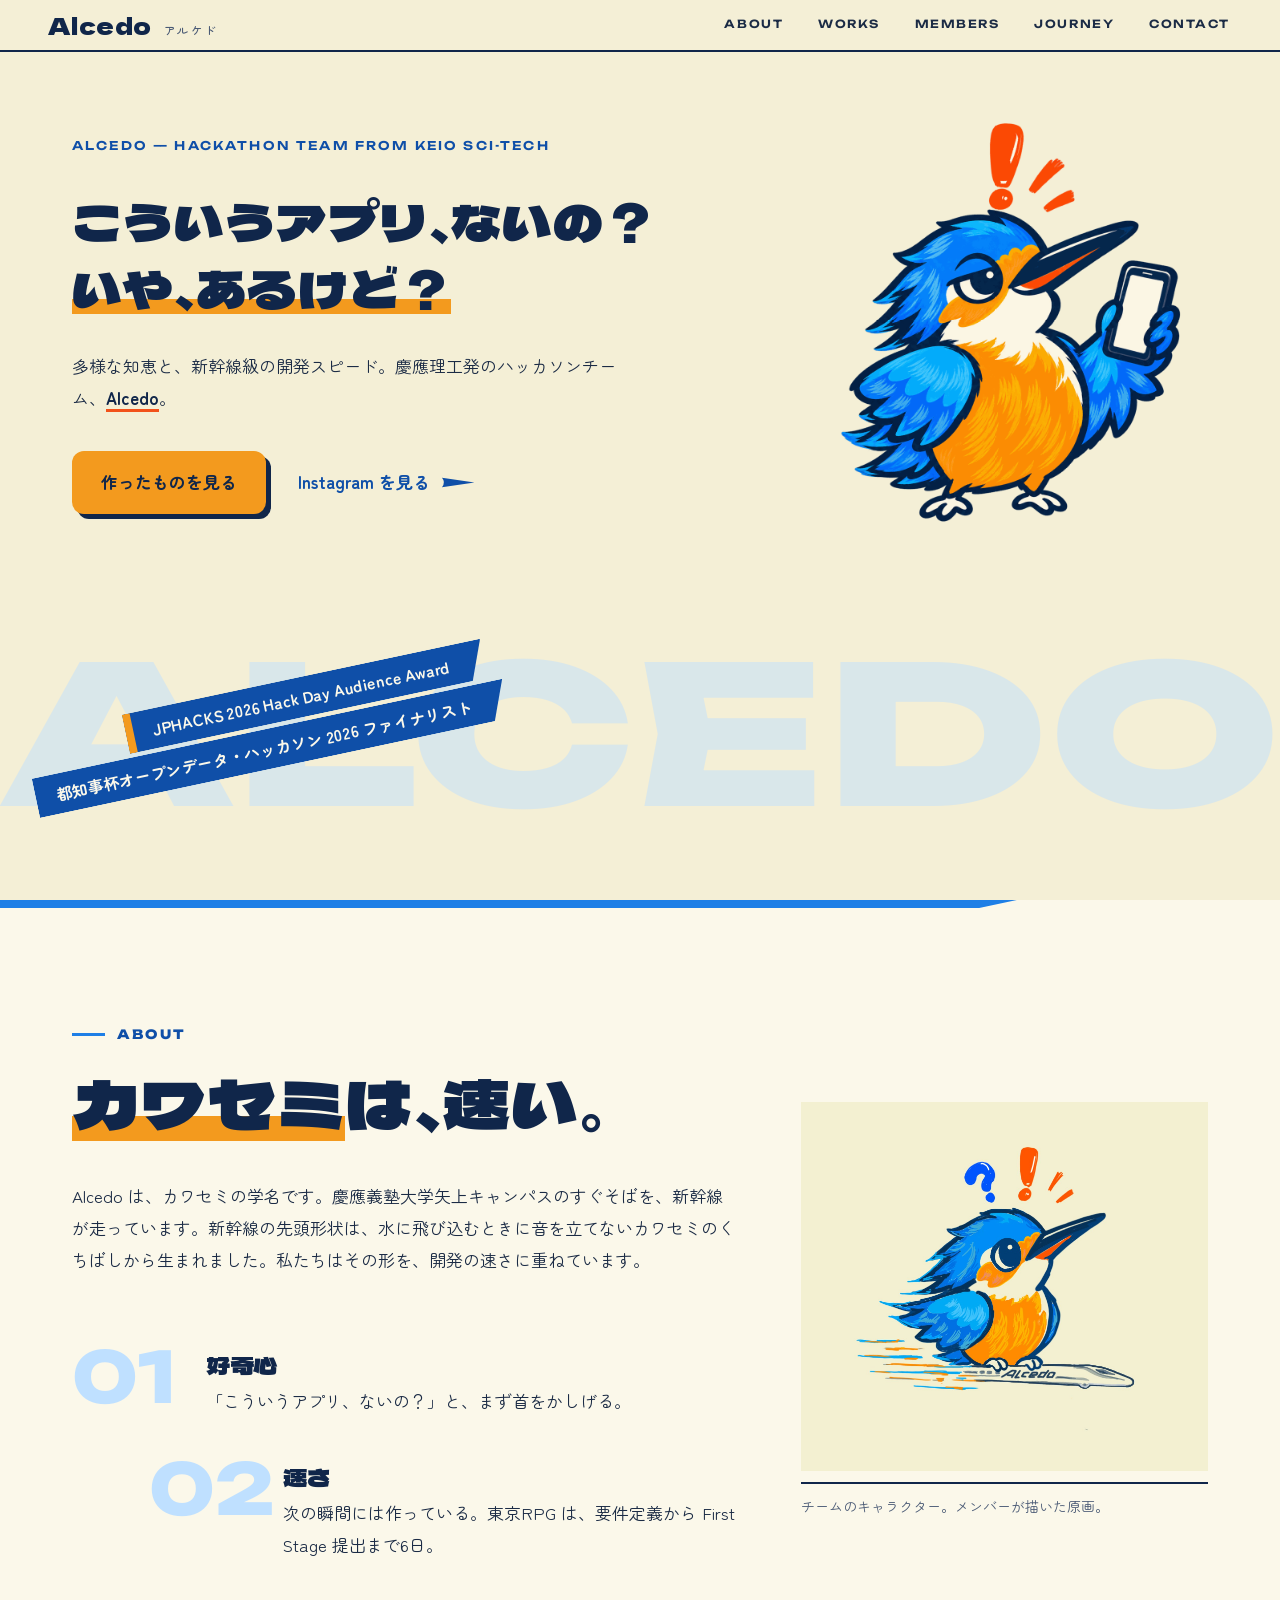
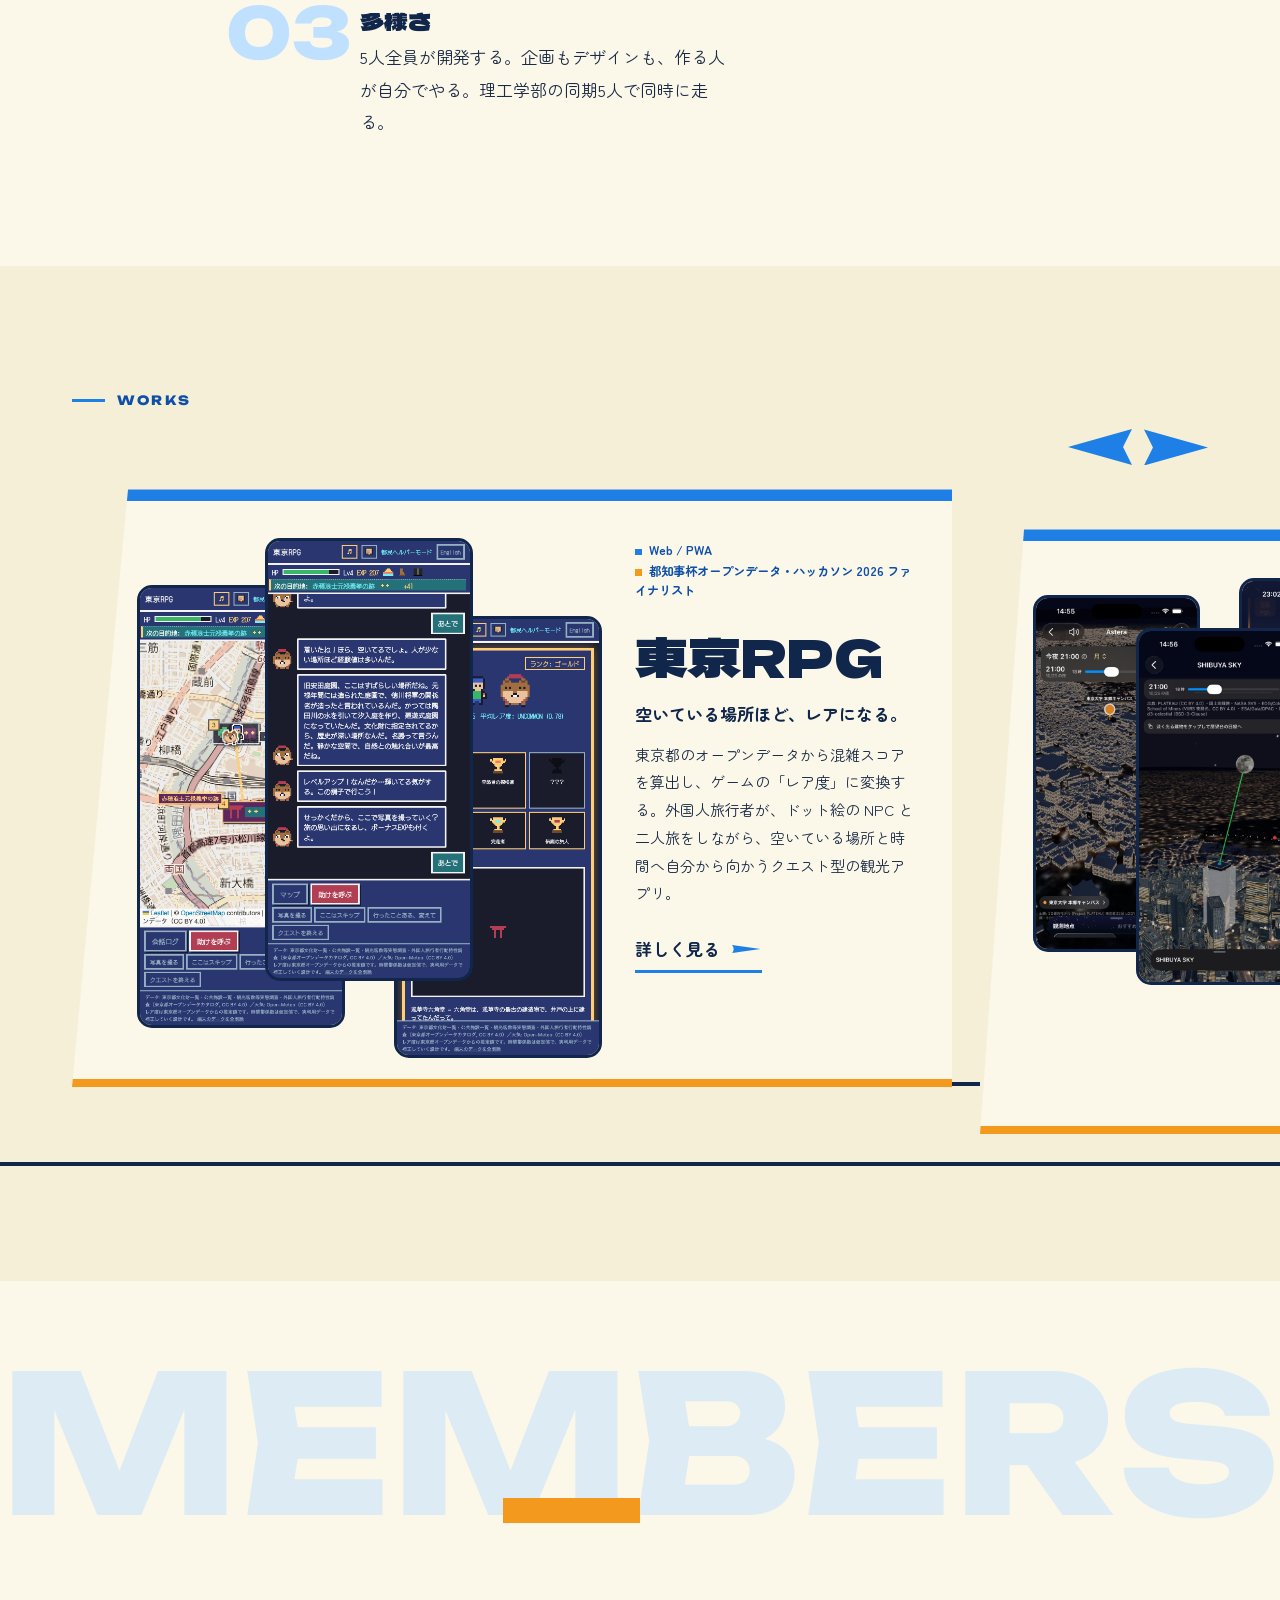
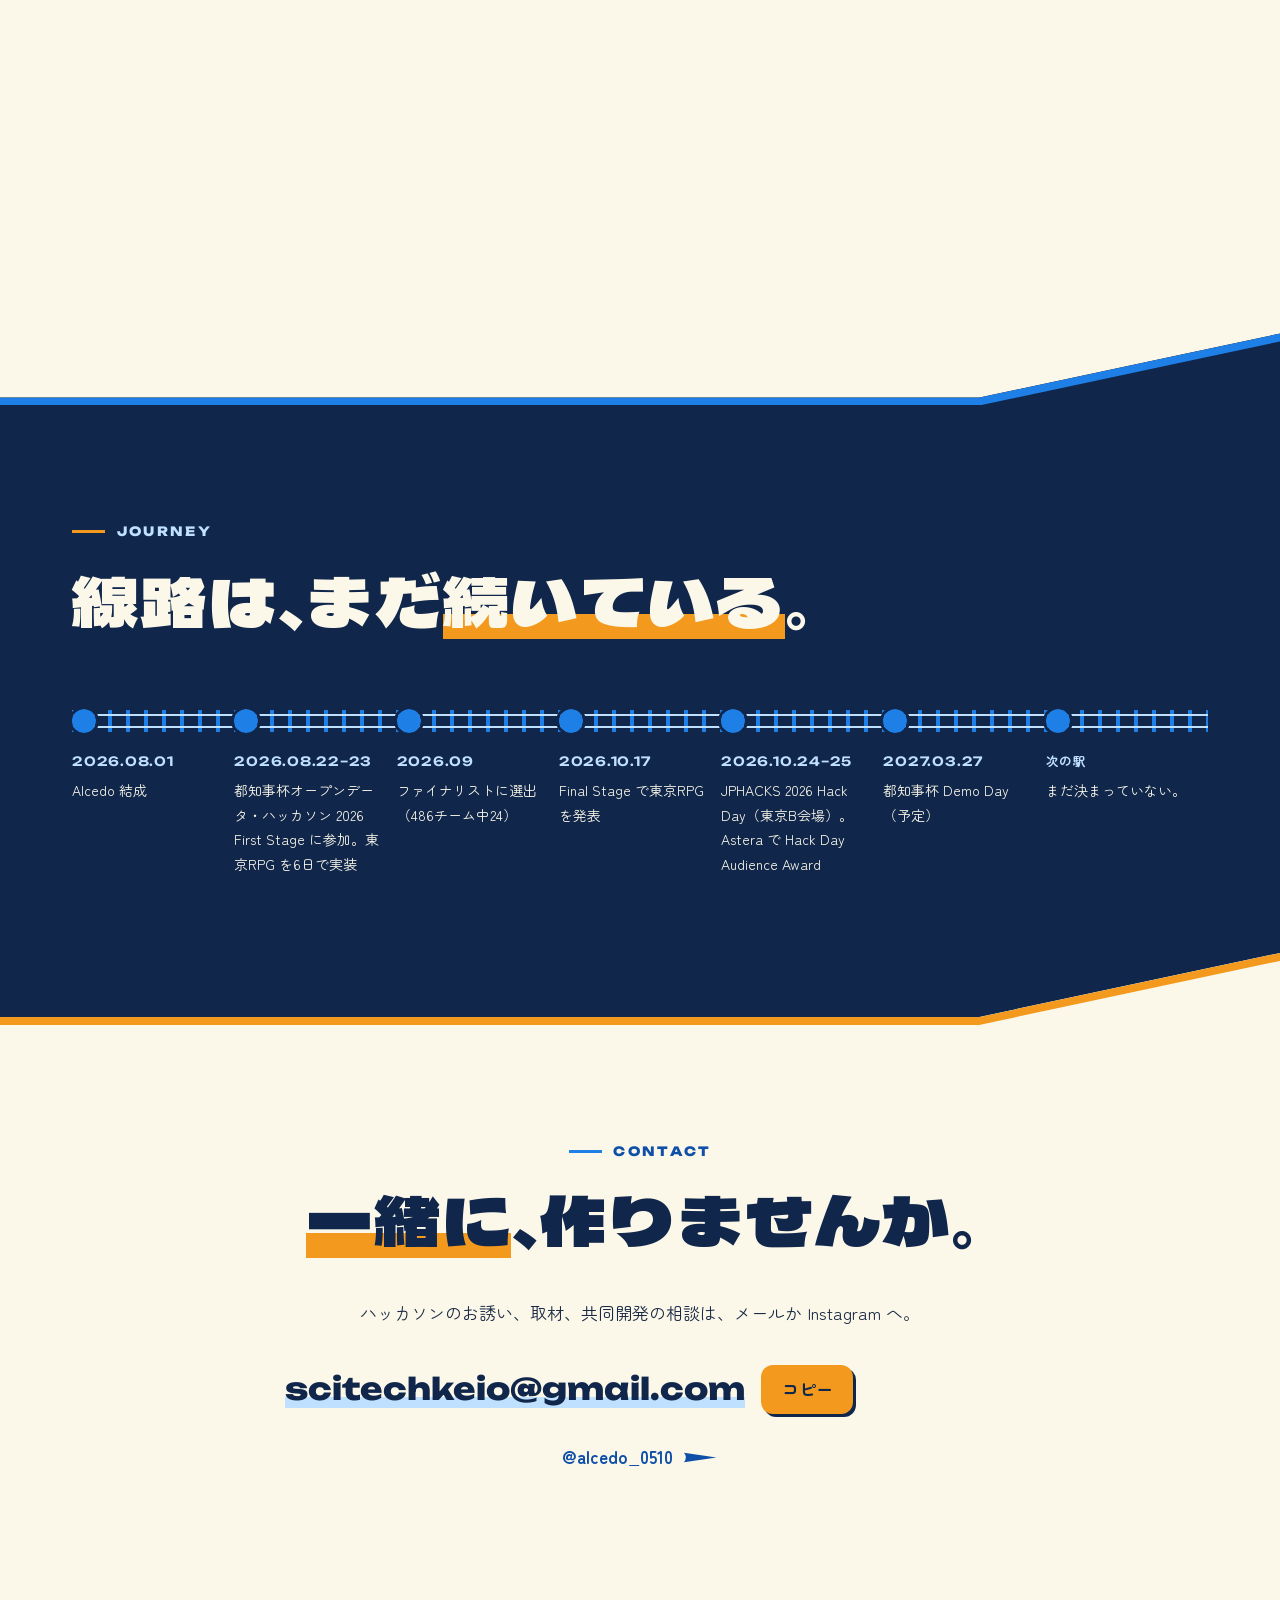
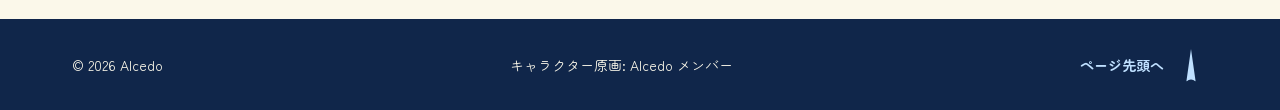
==== commit da991ec7: "fix: ヒーロー2行目を「いや、あるけど？」にし、ロゴに読み「アルケド」を添える Co-Authored-By: Claude Fable 5.1 <noreply@anthropic.com>" ====
--- a/index.html
+++ b/index.html
@@ -55,7 +55,7 @@
 </div>
 
 <nav class="nav" aria-label="サイト内ナビゲーション">
-  <a class="nav__logo" href="#top">Alcedo</a>
+  <a class="nav__logo" href="#top">Alcedo<span class="nav__kana">アルケド</span></a>
   <div class="nav__links" id="navLinks">
     <a href="#about" data-nav="about">ABOUT</a>
     <a href="#works" data-nav="works">WORKS</a>
@@ -75,7 +75,7 @@
         <p class="hero__eyebrow" data-reveal data-hero>ALCEDO — HACKATHON TEAM FROM KEIO SCI-TECH</p>
         <h1 class="hero__title">
           <span class="hero__l1" data-split data-hero="l1">こういうアプリ、ないの？</span>
-          <span class="hero__l2" data-split data-hero="l2">いや、作ったけど？</span>
+          <span class="hero__l2" data-split data-hero="l2">いや、あるけど？</span>
         </h1>
         <p class="hero__lead" data-reveal data-hero>多様な知恵と、新幹線級の開発スピード。慶應理工発のハッカソンチーム、<em class="mark">Alcedo</em>。</p>
         <div class="hero__cta" data-reveal data-hero>
--- a/css/style.css
+++ b/css/style.css
@@ -93,7 +93,9 @@
   padding-inline: var(--gutter);
   background: var(--cream); border-bottom: 2px solid var(--navy);
 }
-.nav__logo { font: 400 1.5rem/1 var(--font-display); text-decoration: none; color: var(--navy); flex: none; letter-spacing: .02em; }
+.nav__logo { display: inline-flex; align-items: baseline; gap: .5em; font: 400 1.5rem/1 var(--font-display); text-decoration: none; color: var(--navy); flex: none; letter-spacing: .02em; }
+/* 読み方。英字だけでは読めないので、ロゴの横に小さく添える */
+.nav__kana { font: 500 .72rem/1 var(--font-body); letter-spacing: .12em; color: var(--ink-soft); }
 .nav__links { position: relative; display: flex; gap: clamp(14px, 2.4vw, 32px); height: 100%; align-items: center; overflow-x: auto; scrollbar-width: none; }
 .nav__links::-webkit-scrollbar { display: none; }
 .nav__links a { font: 600 .7rem/1 var(--font-en); letter-spacing: .14em; text-decoration: none; color: var(--ink); padding: 8px 2px; white-space: nowrap; }
@@ -278,8 +280,6 @@
 .station__dot { position: absolute; left: 0; top: 0; width: 24px; height: 24px; border-radius: 50%; background: var(--blue); outline: 3px solid var(--navy); transition: background .3s; }
 .station.is-passed .station__dot { background: var(--orange); }
 .station--next .station__dot { animation: blink 1.2s ease-in-out infinite; }
-.station:nth-child(even) .station__body { margin-top: 40px; }
-.station:nth-child(3n) .station__body { margin-top: 18px; }
 .station__date { font: 600 .8rem/1.4 var(--font-en); letter-spacing: .06em; color: var(--blue-pale); }
 .station__text { margin-top: .5em; font-size: .875rem; line-height: 1.75; }
 .js:not(.rm) .station__body { opacity: 0; transform: translateY(10px); transition: opacity .5s, transform .5s; }
@@ -323,7 +323,6 @@
   .stations { grid-template-columns: minmax(0, 1fr); gap: 28px; }
   .station { padding: 0 0 0 52px; }
   .station__dot { top: 2px; left: 0; }
-  .station:nth-child(n) .station__body { margin-top: 0; }
   .station:nth-child(even) { margin-left: 0; }
 }
 @media (max-width: 760px) {
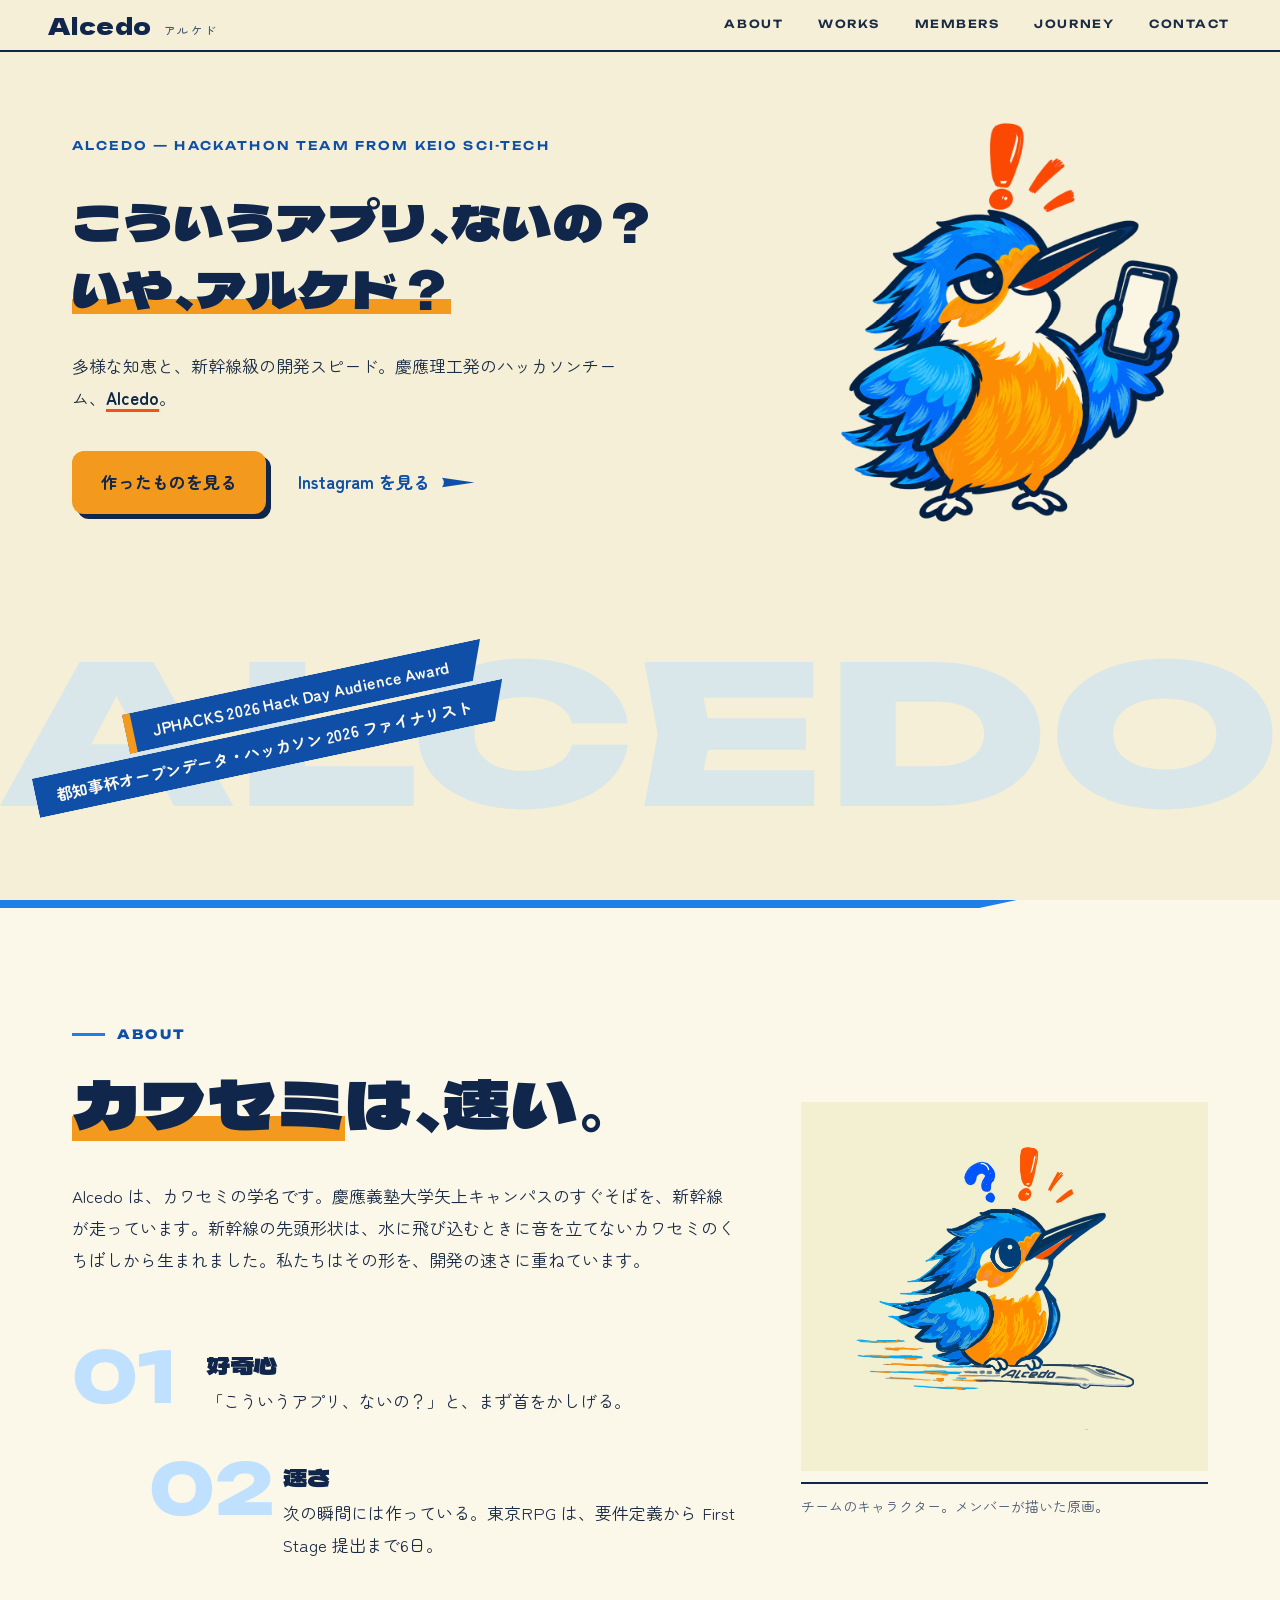
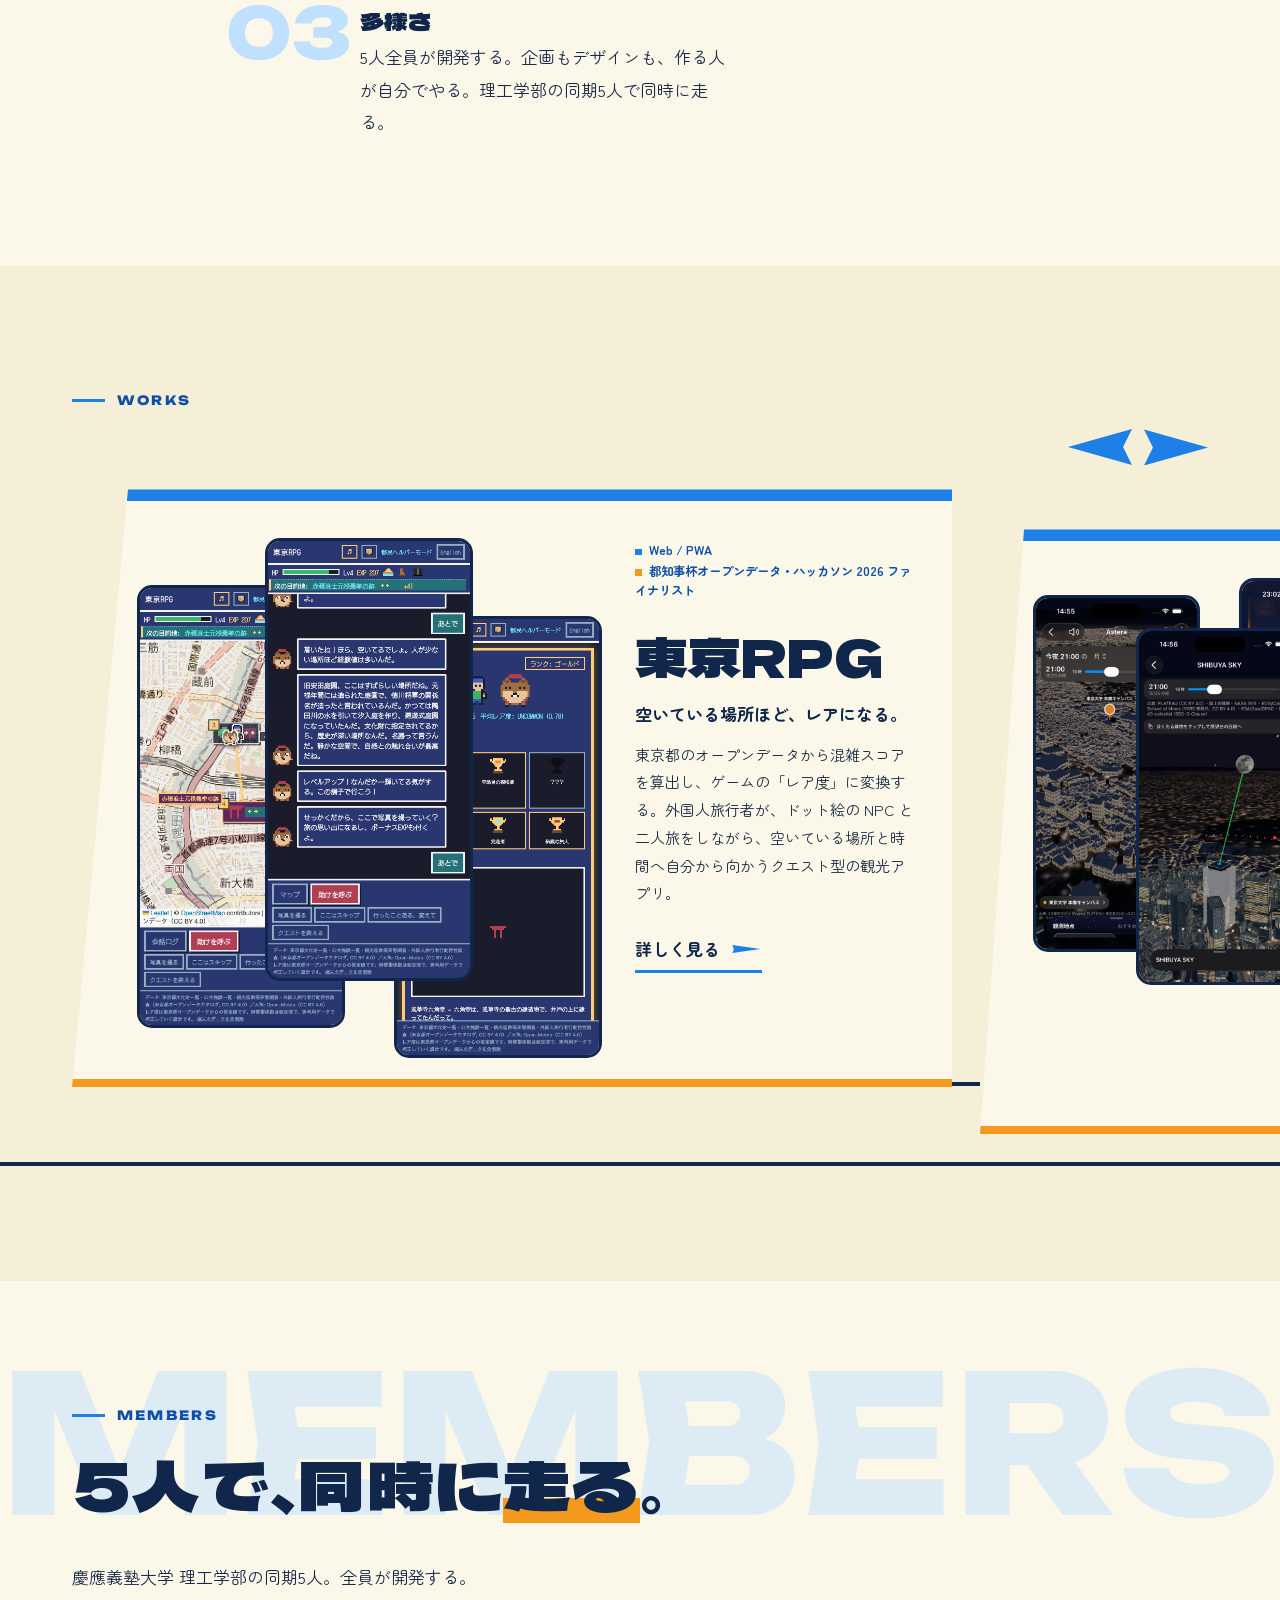
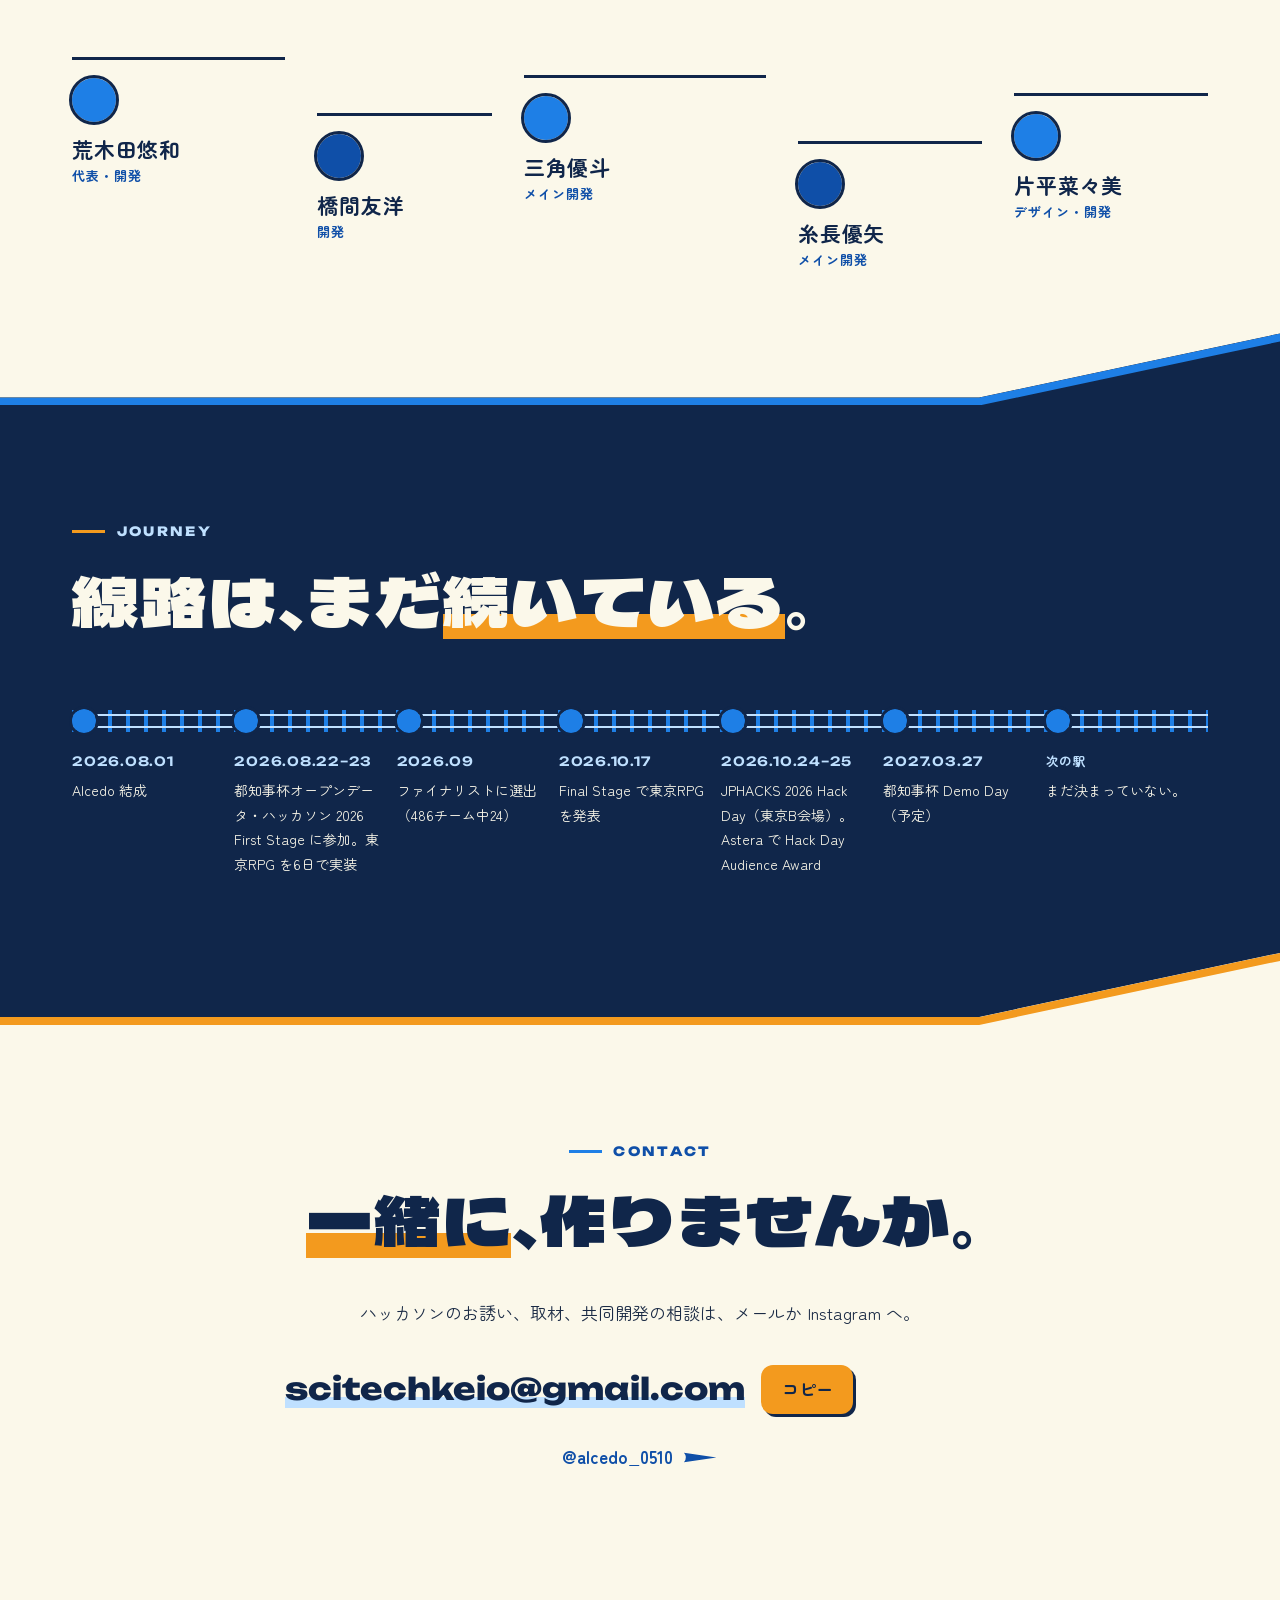
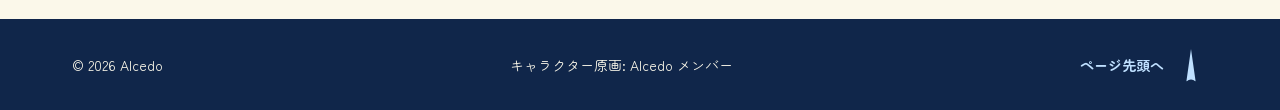
==== commit 7ec75b3a: "fix: ヒーロー2行目を「いや、アルケド？」にする（チーム名との掛け） Co-Authored-By: Claude Fable 5.1 <noreply@anthropic.com>" ====
--- a/index.html
+++ b/index.html
@@ -75,7 +75,7 @@
         <p class="hero__eyebrow" data-reveal data-hero>ALCEDO — HACKATHON TEAM FROM KEIO SCI-TECH</p>
         <h1 class="hero__title">
           <span class="hero__l1" data-split data-hero="l1">こういうアプリ、ないの？</span>
-          <span class="hero__l2" data-split data-hero="l2">いや、あるけど？</span>
+          <span class="hero__l2" data-split data-hero="l2">いや、アルケド？</span>
         </h1>
         <p class="hero__lead" data-reveal data-hero>多様な知恵と、新幹線級の開発スピード。慶應理工発のハッカソンチーム、<em class="mark">Alcedo</em>。</p>
         <div class="hero__cta" data-reveal data-hero>
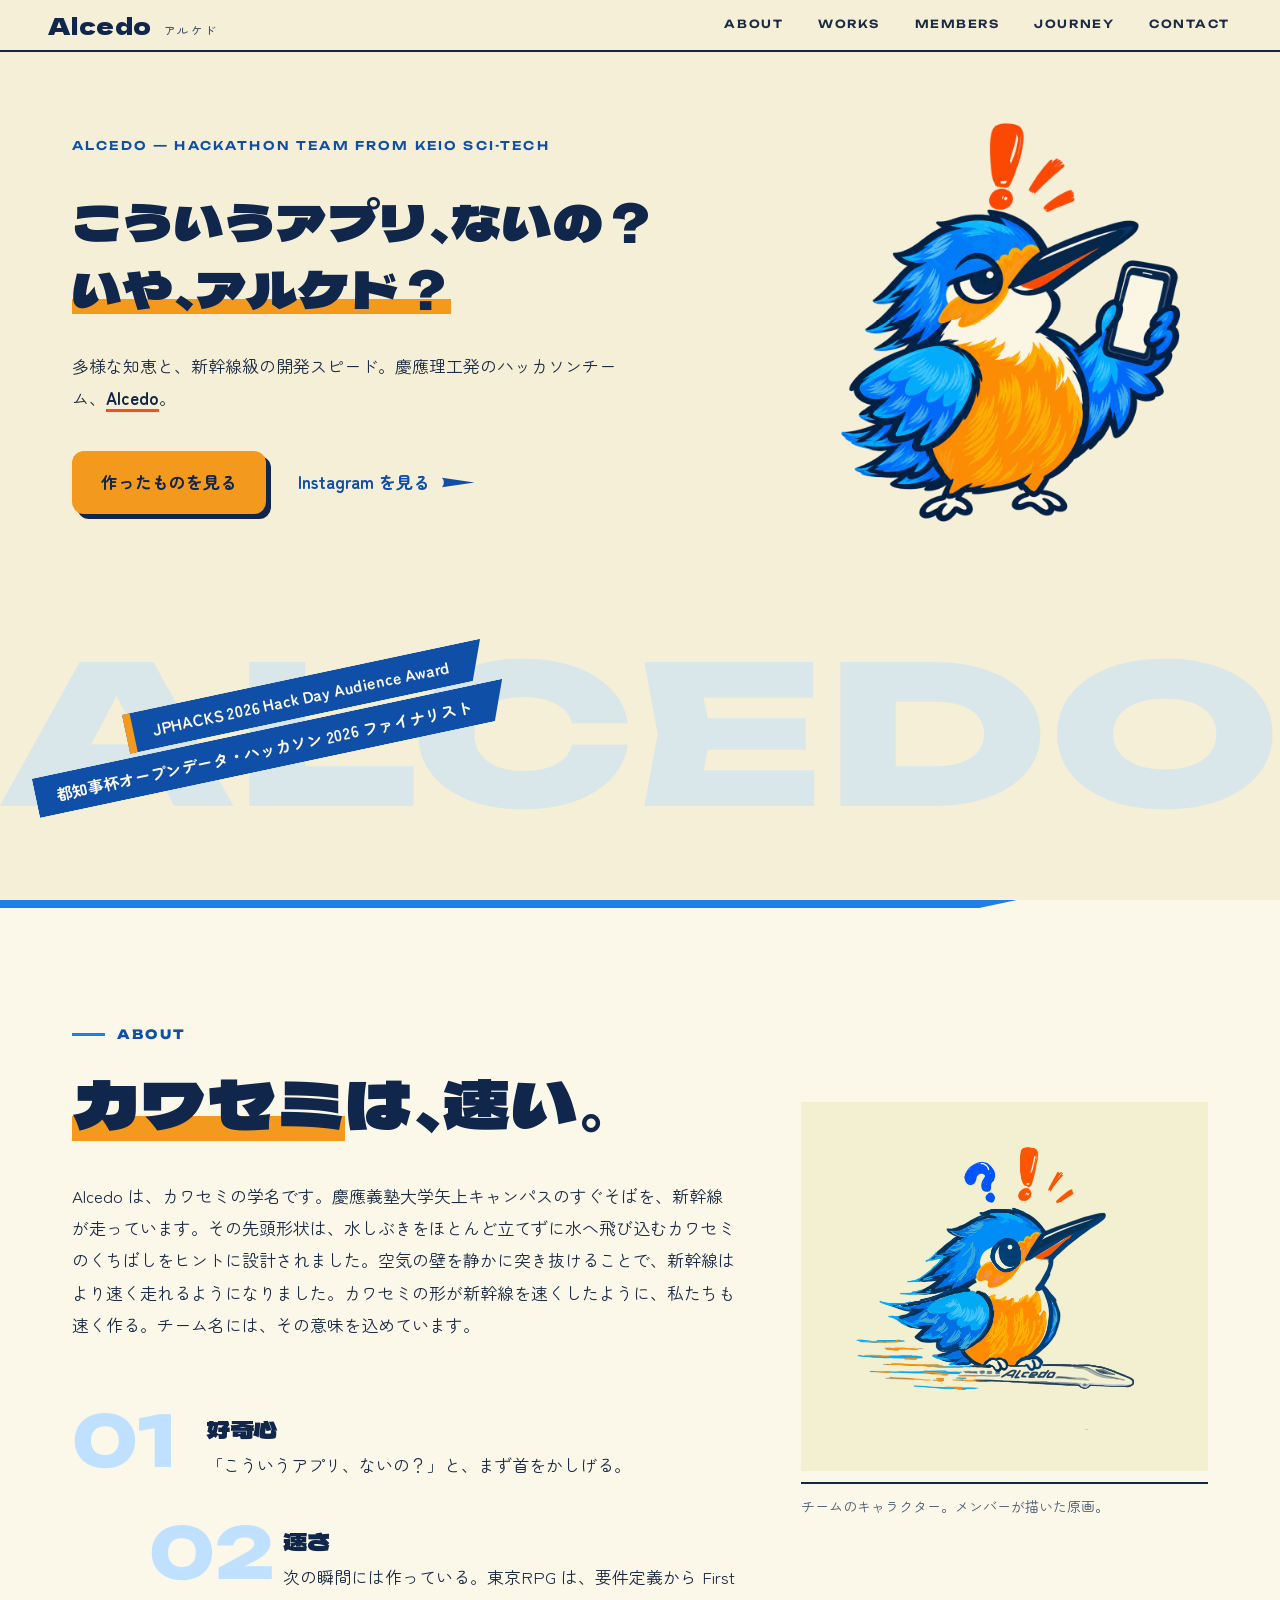
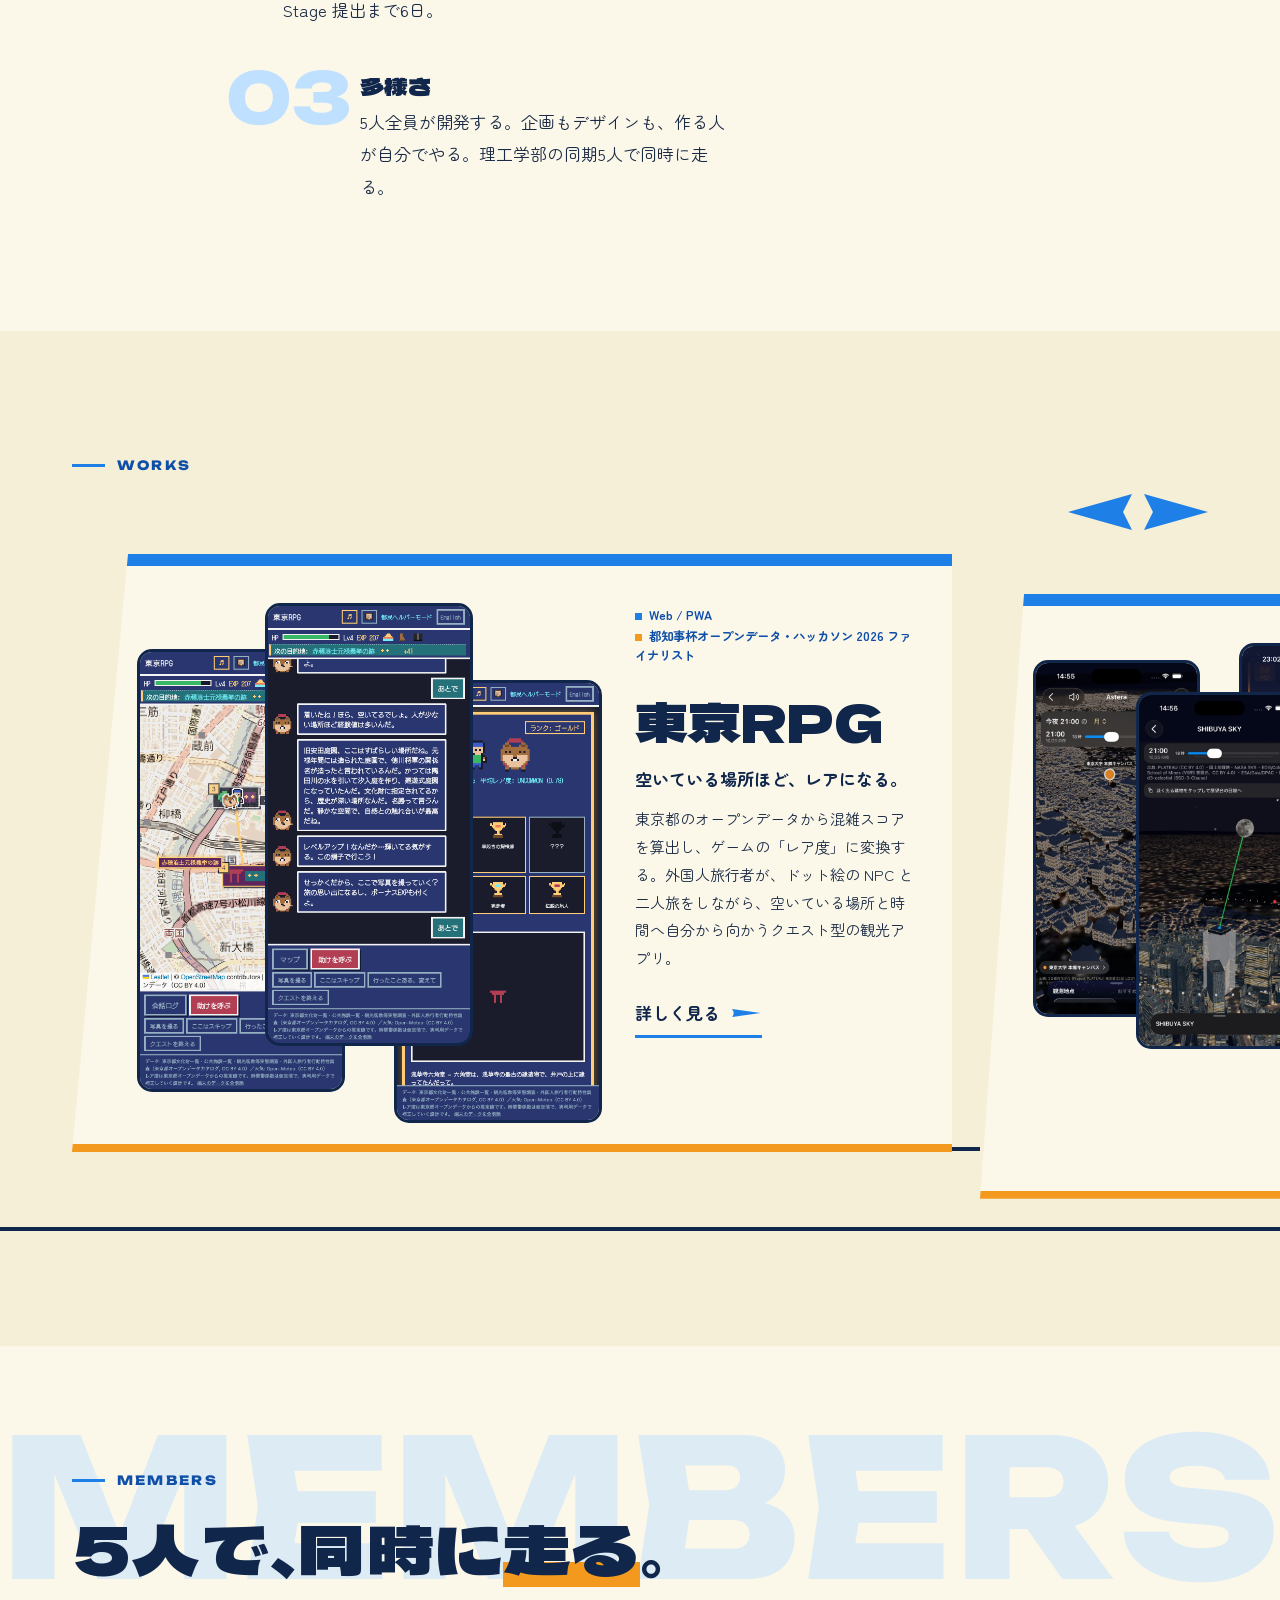
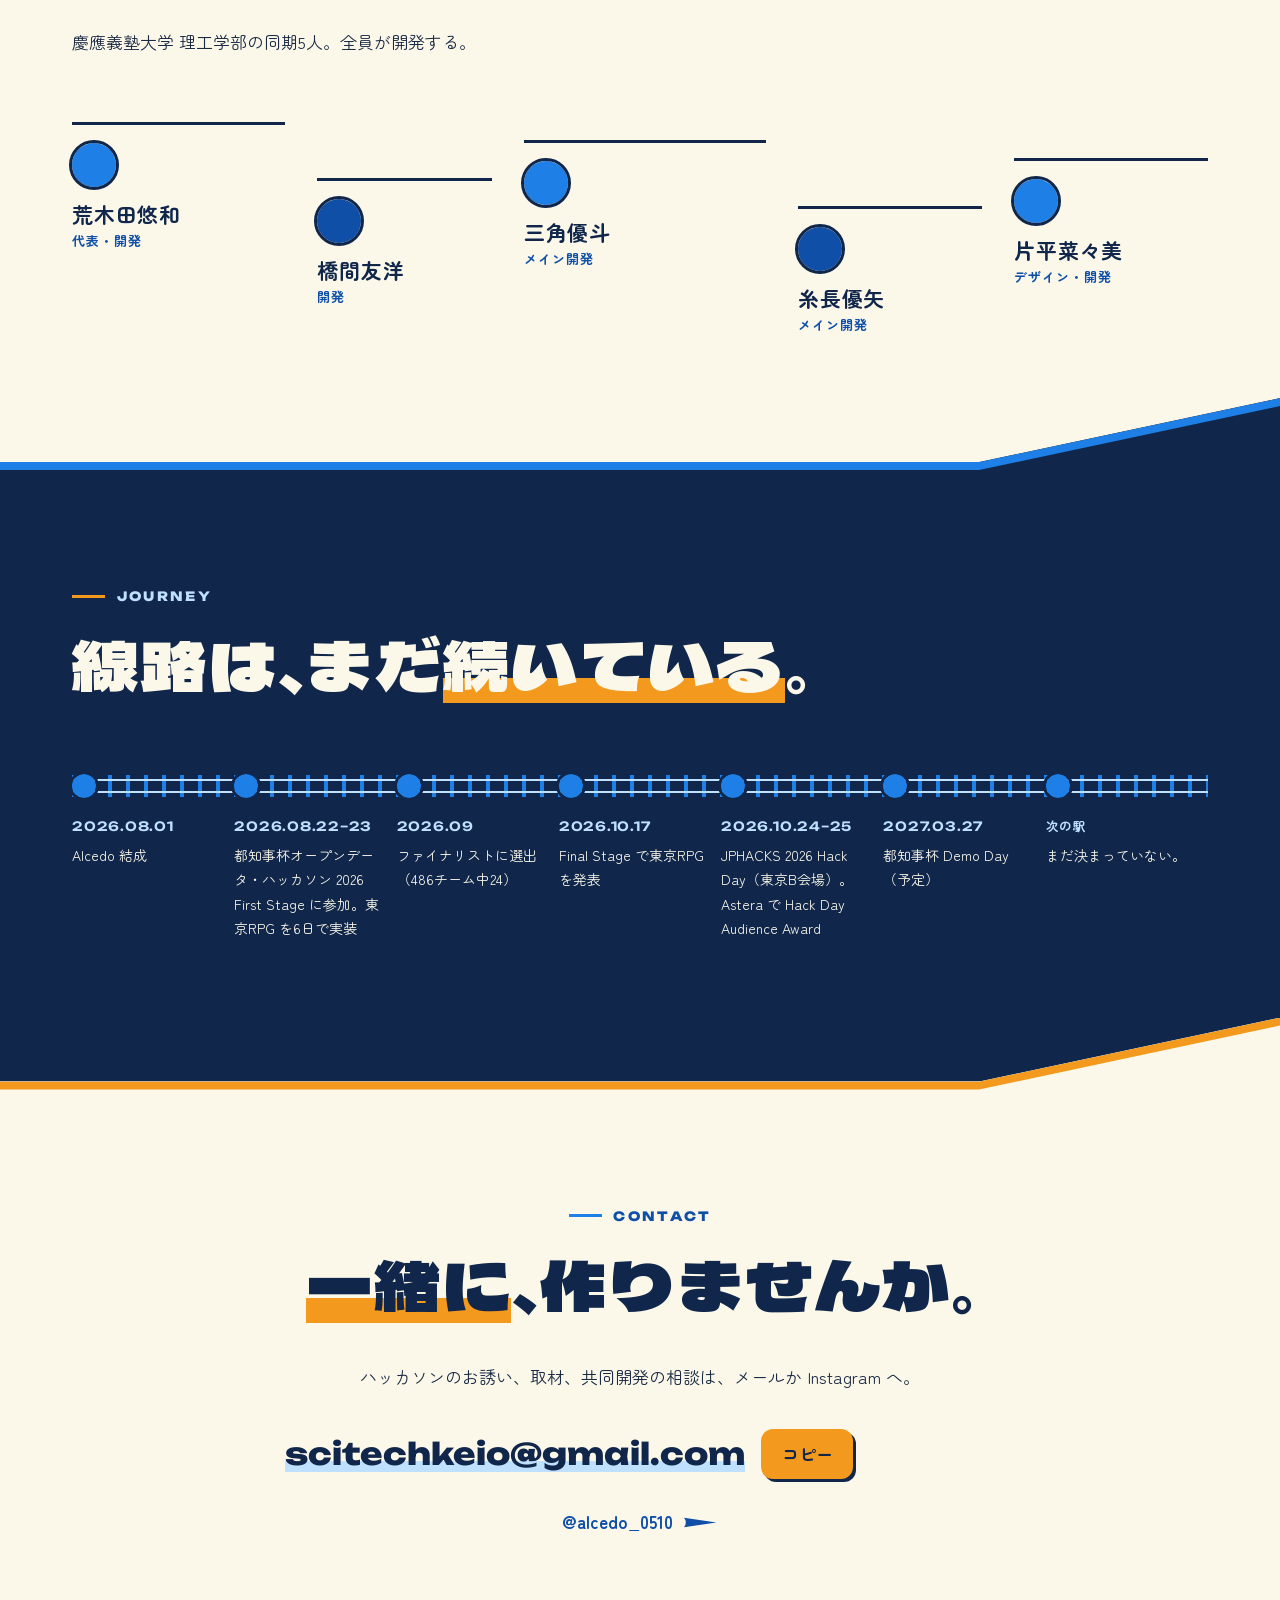
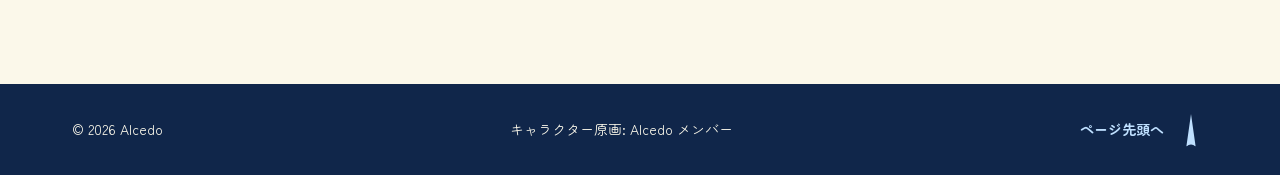
==== commit baab1fe2: "fix: About の本文を、くちばし→静かに速く走れる→速く作る、の順に書き直す Co-Authored-By: Claude Fable 5.1 <noreply@anthropic.com>" ====
--- a/index.html
+++ b/index.html
@@ -34,12 +34,6 @@
 <!-- 共通パーツ（新幹線・くちばし矢印） -->
 <svg class="sprite" aria-hidden="true" focusable="false">
   <defs>
-    <g id="g-train">
-      <!-- 白〜薄灰の無地の車体、先頭はくちばし形、先頭の窓だけ濃紺、細い濃紺の輪郭線 -->
-      <path class="t-body" d="M6 12 Q6 7 12 7 L170 7 C200 7 236 22 256 36 L256 39 Q256 41 252 41 L12 41 Q6 41 6 36 Z"/>
-      <path class="t-line" d="M8 33 L246 35"/>
-      <path class="t-win" d="M182 12 C200 12 214 19 224 26 L186 26 Z"/>
-    </g>
     <g id="g-beak"><path d="M0 2 L42 8 L0 14 Q5 8 0 2 Z"/></g>
   </defs>
 </svg>
@@ -94,7 +88,7 @@
     </div>
   </section>
 
-  <div class="lane" data-lane aria-hidden="true"><i class="lane__probe"></i><svg class="train" viewBox="0 0 260 46" focusable="false"><use href="#g-train"/></svg></div>
+  <div class="lane" data-lane aria-hidden="true"><i class="lane__probe"></i><img class="train" src="assets/char/train-side.png" width="900" height="163" alt="" decoding="async"></div>
 
   <!-- About -->
   <section class="sec cut cut--about" id="about" aria-labelledby="about-h">
@@ -103,7 +97,7 @@
       <div class="about__grid">
         <div class="about__main">
           <h2 class="title" id="about-h" data-split><span class="mk">カワセミ</span>は、速い。</h2>
-          <p class="about__body" data-reveal>Alcedo は、カワセミの学名です。慶應義塾大学矢上キャンパスのすぐそばを、新幹線が走っています。新幹線の先頭形状は、水に飛び込むときに音を立てないカワセミのくちばしから生まれました。私たちはその形を、開発の速さに重ねています。</p>
+          <p class="about__body" data-reveal>Alcedo は、カワセミの学名です。慶應義塾大学矢上キャンパスのすぐそばを、新幹線が走っています。その先頭形状は、水しぶきをほとんど立てずに水へ飛び込むカワセミのくちばしをヒントに設計されました。空気の壁を静かに突き抜けることで、新幹線はより速く走れるようになりました。カワセミの形が新幹線を速くしたように、私たちも速く作る。チーム名には、その意味を込めています。</p>
           <ol class="pillars">
             <li class="pillar pillar--1" data-reveal><span class="pillar__no" aria-hidden="true">01</span><h3>好奇心</h3><p>「こういうアプリ、ないの？」と、まず首をかしげる。</p></li>
             <li class="pillar pillar--2" data-reveal><span class="pillar__no" aria-hidden="true">02</span><h3>速さ</h3><p>次の瞬間には作っている。東京RPG は、要件定義から First Stage 提出まで6日。</p></li>
@@ -197,7 +191,7 @@
     </div>
   </section>
 
-  <div class="lane" data-lane aria-hidden="true"><i class="lane__probe"></i><svg class="train" viewBox="0 0 260 46" focusable="false"><use href="#g-train"/></svg></div>
+  <div class="lane" data-lane aria-hidden="true"><i class="lane__probe"></i><img class="train" src="assets/char/train-side.png" width="900" height="163" alt="" decoding="async"></div>
 
   <!-- Journey -->
   <section class="sec cut cut--journey journey" id="journey" aria-labelledby="journey-h">
@@ -209,13 +203,13 @@
           <svg class="rail__h" width="100%" height="24" focusable="false"><line class="rail__sleepers" x1="0" y1="12" x2="100%" y2="12"/><line class="rail__line" x1="0" y1="6" x2="100%" y2="6"/><line class="rail__line" x1="0" y1="18" x2="100%" y2="18"/></svg>
           <svg class="rail__v" width="24" height="100%" focusable="false"><line class="rail__sleepers" x1="12" y1="0" x2="12" y2="100%"/><line class="rail__line" x1="6" y1="0" x2="6" y2="100%"/><line class="rail__line" x1="18" y1="0" x2="18" y2="100%"/></svg>
         </div>
-        <svg class="train train--j" id="jtrain" viewBox="0 0 260 46" aria-hidden="true" focusable="false"><use href="#g-train"/></svg>
+        <img class="train train--j" id="jtrain" src="assets/char/train-side.png" width="900" height="163" alt="" aria-hidden="true" decoding="async">
         <ol class="stations" id="stations"></ol>
       </div>
     </div>
   </section>
 
-  <div class="lane" data-lane aria-hidden="true"><i class="lane__probe"></i><svg class="train" viewBox="0 0 260 46" focusable="false"><use href="#g-train"/></svg></div>
+  <div class="lane" data-lane aria-hidden="true"><i class="lane__probe"></i><img class="train" src="assets/char/train-side.png" width="900" height="163" alt="" decoding="async"></div>
 
   <!-- Contact -->
   <section class="sec cut cut--contact contact" id="contact" aria-labelledby="contact-h">
--- a/css/style.css
+++ b/css/style.css
@@ -168,10 +168,7 @@
 
 .lane { position: relative; height: 0; z-index: 3; pointer-events: none; overflow-x: clip; }
 .lane__probe { position: absolute; left: 0; top: 0; width: 0; height: var(--cut); }
-.train { position: absolute; left: 0; top: 0; width: clamp(130px, 17vw, 210px); height: auto; will-change: transform; overflow: visible; }
-.t-body { fill: var(--cream-2); stroke: var(--navy); stroke-width: 2.5; stroke-linejoin: round; }
-.t-line { fill: none; stroke: var(--ink-soft); stroke-width: 1.5; opacity: .5; }
-.t-win { fill: var(--navy); }
+.train { position: absolute; left: 0; top: 0; width: clamp(150px, 19vw, 270px); height: auto; will-change: transform; overflow: visible; }
 .js:not(.rm) .lane .train { opacity: 0; }
 .rm .lane { height: 0; }
 .rm .lane .train { display: none; }
@@ -284,7 +281,7 @@
 .station__text { margin-top: .5em; font-size: .875rem; line-height: 1.75; }
 .js:not(.rm) .station__body { opacity: 0; transform: translateY(10px); transition: opacity .5s, transform .5s; }
 .js:not(.rm) .station.is-passed .station__body, .js:not(.rm) .station--next .station__body { opacity: 1; transform: none; }
-.train--j { z-index: 2; width: clamp(110px, 12vw, 150px); }
+.train--j { z-index: 2; width: clamp(120px, 13vw, 180px); }
 .js:not(.rm) .train--j { opacity: 0; }
 @keyframes blink { 50% { opacity: .25; } }
 
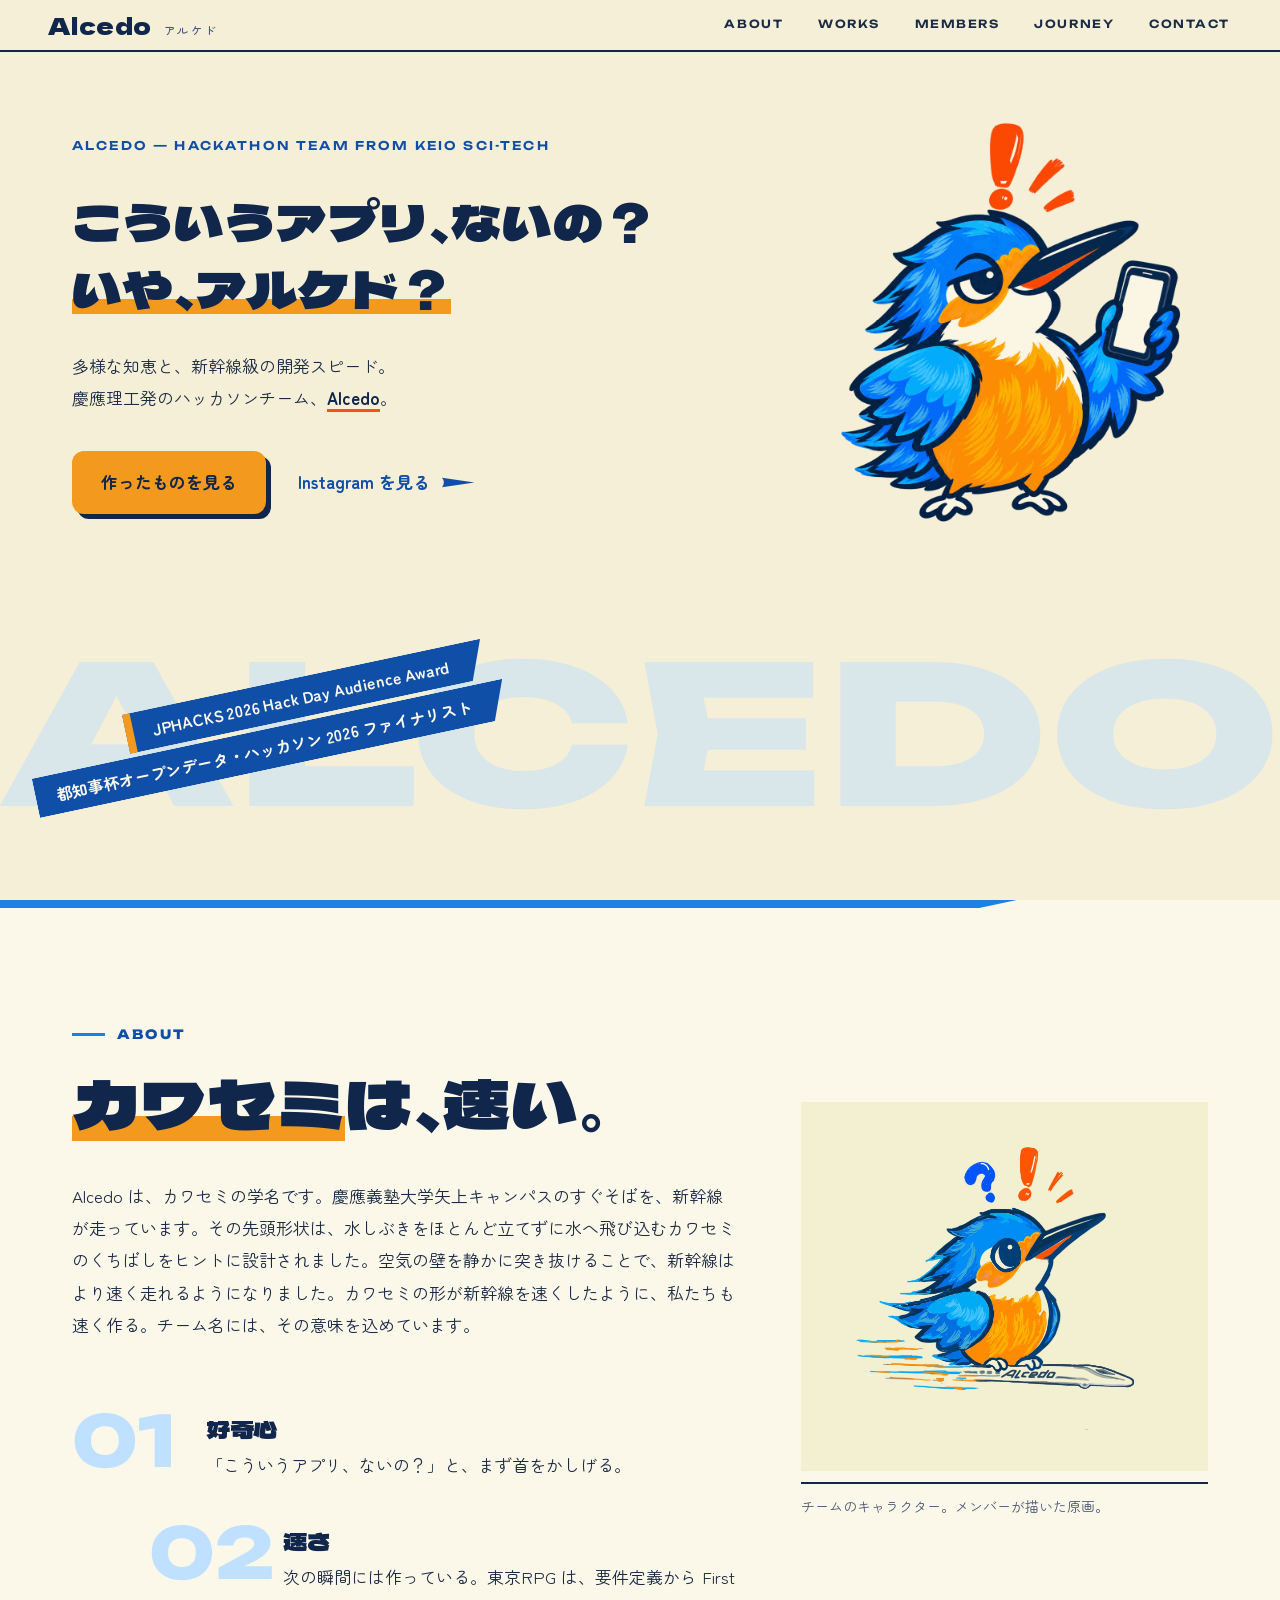
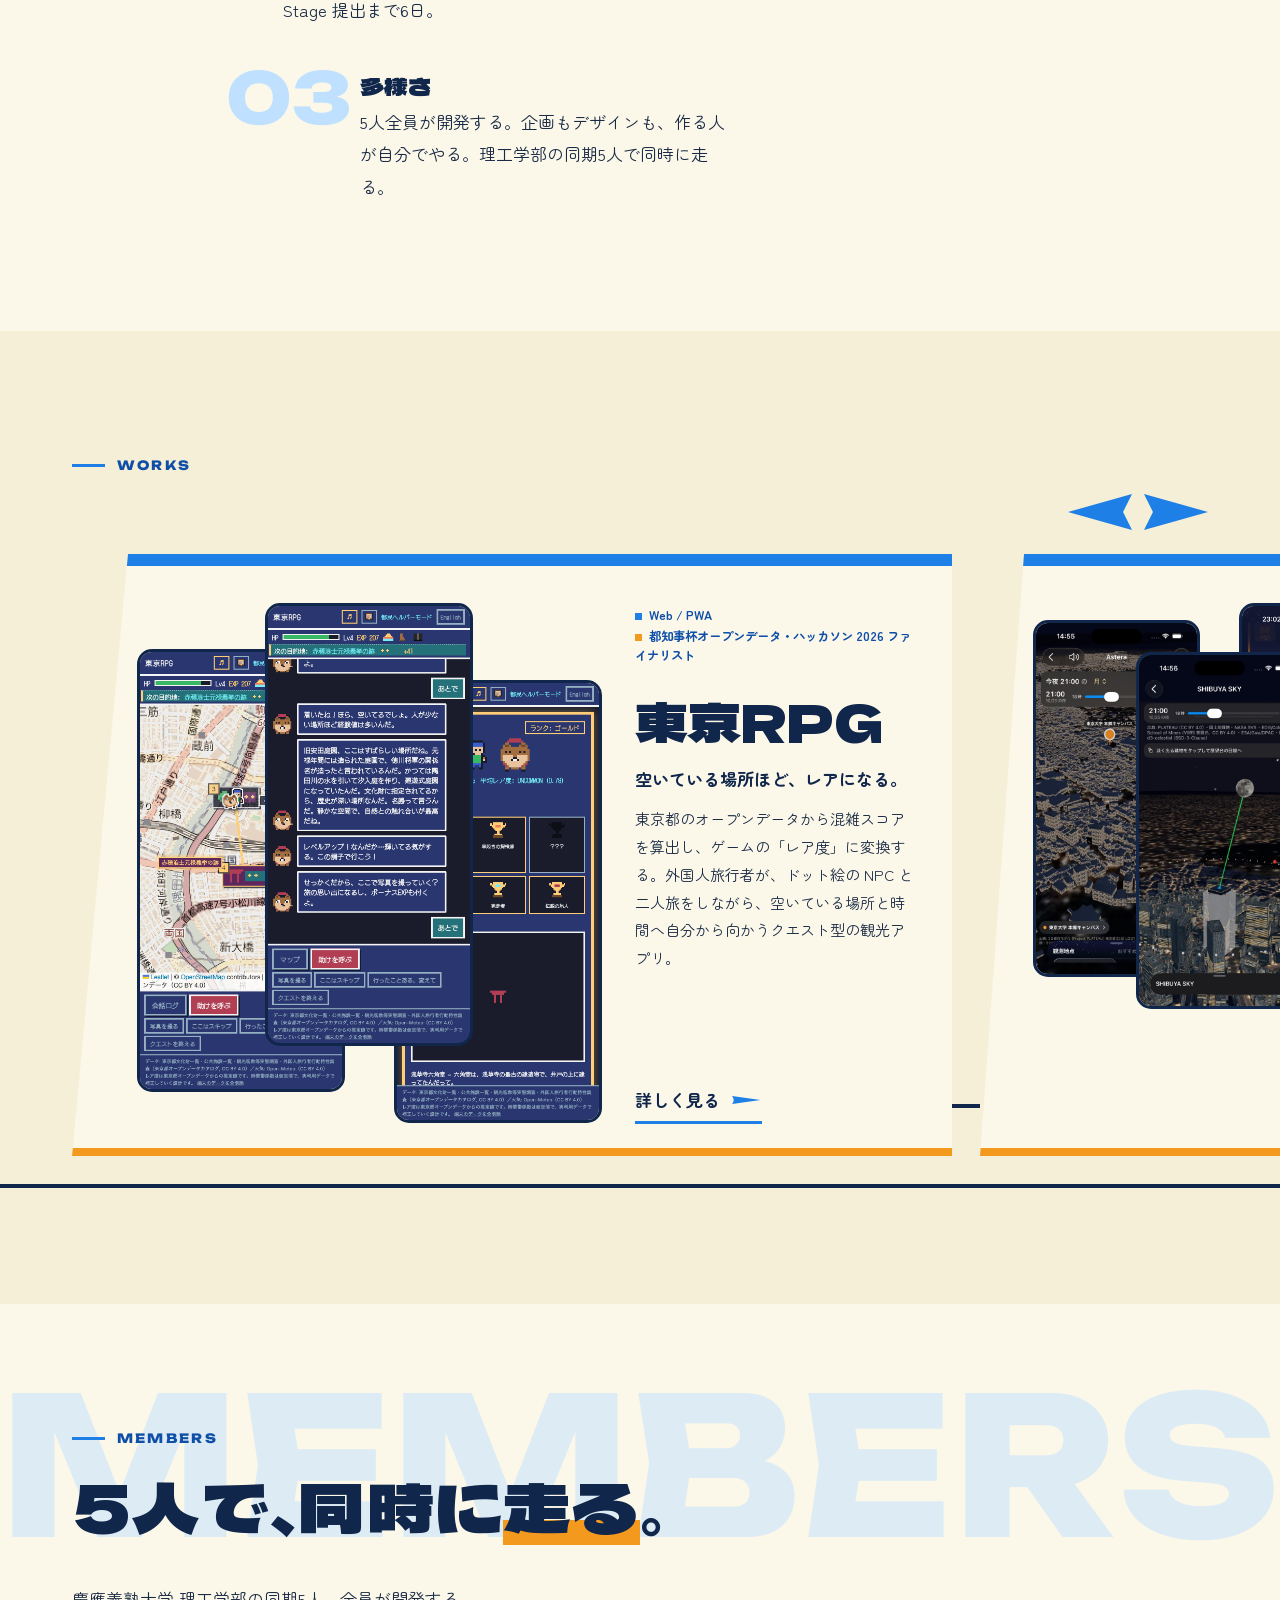
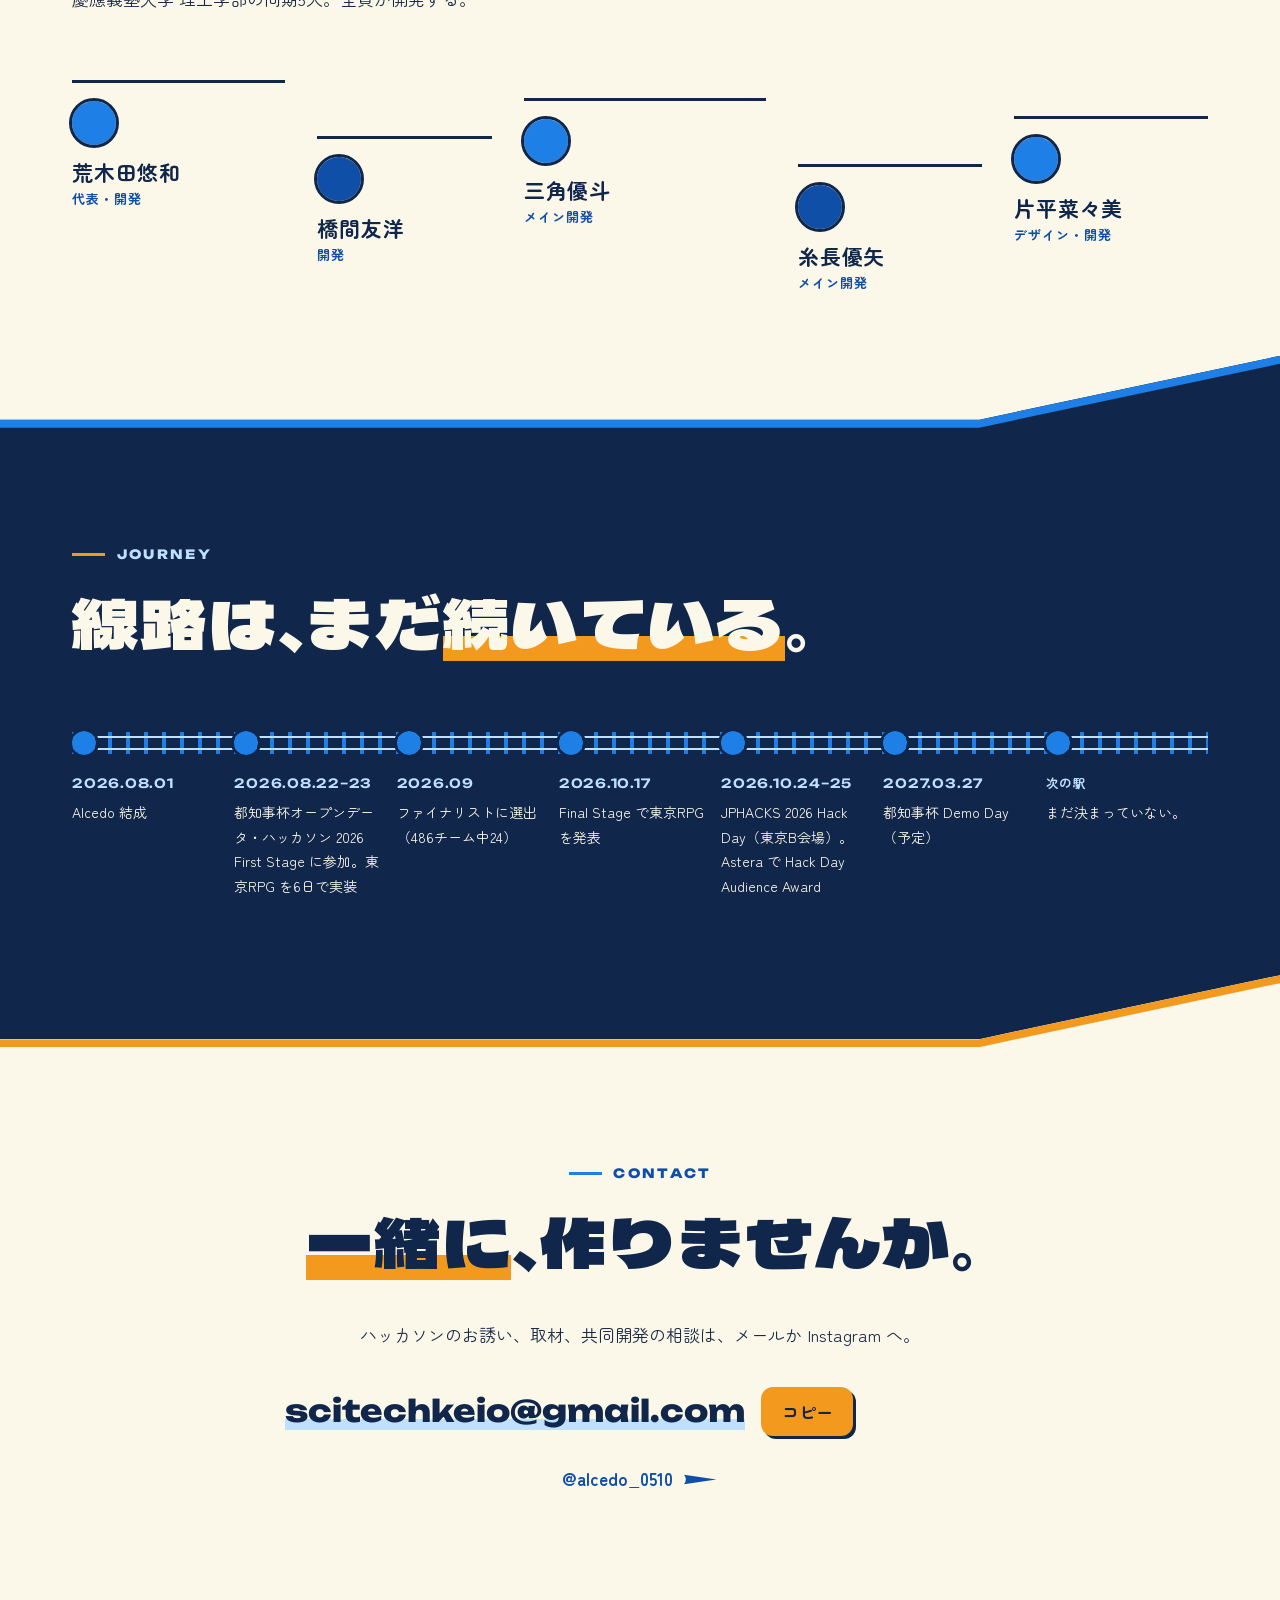
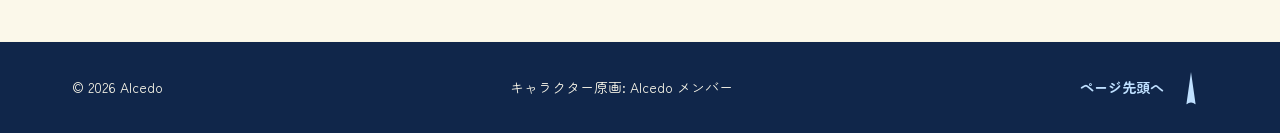
==== commit 4f5bb3f3: "fix: ヒーローの副文を文ごとに改行して2行にする Co-Authored-By: Claude Fable 5.1 <noreply@anthropic.com>" ====
--- a/index.html
+++ b/index.html
@@ -71,7 +71,7 @@
           <span class="hero__l1" data-split data-hero="l1">こういうアプリ、ないの？</span>
           <span class="hero__l2" data-split data-hero="l2">いや、アルケド？</span>
         </h1>
-        <p class="hero__lead" data-reveal data-hero>多様な知恵と、新幹線級の開発スピード。慶應理工発のハッカソンチーム、<em class="mark">Alcedo</em>。</p>
+        <p class="hero__lead" data-reveal data-hero><span class="nb">多様な知恵と、新幹線級の開発スピード。</span><br><span class="nb">慶應理工発のハッカソンチーム、<em class="mark">Alcedo</em>。</span></p>
         <div class="hero__cta" data-reveal data-hero>
           <a class="btn" href="#works">作ったものを見る</a>
           <a class="link-beak" href="https://www.instagram.com/alcedo_0510/" target="_blank" rel="noopener">Instagram を見る<svg viewBox="0 0 44 16" aria-hidden="true"><use href="#g-beak"/></svg></a>
--- a/css/style.css
+++ b/css/style.css
@@ -123,6 +123,7 @@
 .hero__l2 { margin-top: .15em; }
 .hero__l2 > .ch { background: linear-gradient(transparent 68%, var(--orange) 68%, var(--orange) 94%, transparent 94%); }
 .hero__lead { margin-top: clamp(20px, 3vw, 32px); max-width: 32em; color: var(--ink); }
+.hero__lead .nb { display: inline-block; } /* 文の途中で折り返さない（収まらなければ文ごと次の行へ） */
 .hero__lead .mark { font-style: normal; font-weight: 700; color: var(--navy); text-decoration: underline; text-decoration-color: var(--orange-deep); text-decoration-thickness: 3px; text-underline-offset: .22em; }
 .hero__cta { margin-top: clamp(24px, 3vw, 36px); display: flex; flex-wrap: wrap; align-items: center; gap: 20px 32px; }
 
@@ -197,7 +198,7 @@
 .beak-btn:focus-visible { outline-offset: 4px; }
 
 .track {
-  display: flex; align-items: flex-start; gap: 0;
+  display: flex; align-items: stretch; gap: 0; /* 車両の上下の縁をそろえる */
   overflow-x: auto; scroll-snap-type: x mandatory;
   padding: 12px max(var(--gutter), calc((100% - var(--wrap)) / 2 + var(--gutter))) 28px;
   scroll-padding-inline: max(var(--gutter), calc((100% - var(--wrap)) / 2 + var(--gutter)));
@@ -206,10 +207,12 @@
 }
 .car { flex: none; scroll-snap-align: start; position: relative; background: var(--cream-2); border-top: 12px solid var(--blue); border-bottom: 8px solid var(--orange); --nose: 56px; clip-path: polygon(var(--nose) 0, 100% 0, 100% 100%, 0 100%); transition: opacity .3s; }
 .car--1 { width: min(880px, 86vw); }
-.car--2 { width: min(720px, 80vw); margin-top: 40px; --nose: 44px; }
+.car--2 { width: min(720px, 80vw); --nose: 44px; }
 .coupler { flex: none; align-self: flex-end; width: 28px; height: 4px; background: var(--navy); margin-bottom: 48px; }
+.track.has-open { align-items: flex-start; } /* 展開中は開いた車両だけが伸びる */
 .track.has-open .car:not(.is-open) { opacity: .5; }
-.car__grid { display: grid; grid-template-columns: minmax(0, 62fr) minmax(0, 38fr); gap: clamp(16px, 3vw, 36px); padding: clamp(24px, 4vw, 40px) clamp(20px, 3vw, 36px) 24px calc(var(--nose) + 12px); }
+.car { display: flex; flex-direction: column; }
+.car__grid { flex: 1 0 auto; display: grid; grid-template-columns: minmax(0, 62fr) minmax(0, 38fr); gap: clamp(16px, 3vw, 36px); padding: clamp(24px, 4vw, 40px) clamp(20px, 3vw, 36px) 24px calc(var(--nose) + 12px); }
 .shots { position: relative; aspect-ratio: 1 / 1.12; }
 .shot { position: absolute; width: 44%; height: auto; border-radius: 12px; outline: 3px solid var(--navy); background: var(--navy); }
 .shot--a { left: 0; top: 9%; z-index: 1; }
@@ -223,7 +226,10 @@
 .car--2 .car__name { font-size: clamp(1.8rem, 3.6vw, 2.6rem); }
 .car__catch { font-weight: 700; line-height: 1.6; color: var(--navy); margin-bottom: .8em; }
 .car__desc { font-size: .9375rem; line-height: 1.85; }
-.more { margin-top: 1.2em; display: inline-flex; align-items: center; gap: .7em; background: none; border: 0; border-bottom: 3px solid var(--blue); padding: .3em 0; font-weight: 700; color: var(--navy); }
+/* 文字の列を縦の flex にし、「詳しく見る」を車両の下端にそろえる */
+.car__text { display: flex; flex-direction: column; align-items: flex-start; }
+.car__desc { margin-bottom: 1.2em; }
+.more { margin-top: auto; display: inline-flex; align-items: center; gap: .7em; background: none; border: 0; border-bottom: 3px solid var(--blue); padding: .3em 0; font-weight: 700; color: var(--navy); }
 .more svg { width: 30px; height: 12px; fill: var(--blue); transition: transform .3s; }
 .more[aria-expanded="true"] svg { transform: rotate(90deg); }
 .car__detail { display: grid; grid-template-rows: 0fr; visibility: hidden; transition: grid-template-rows .45s ease, visibility .45s; }
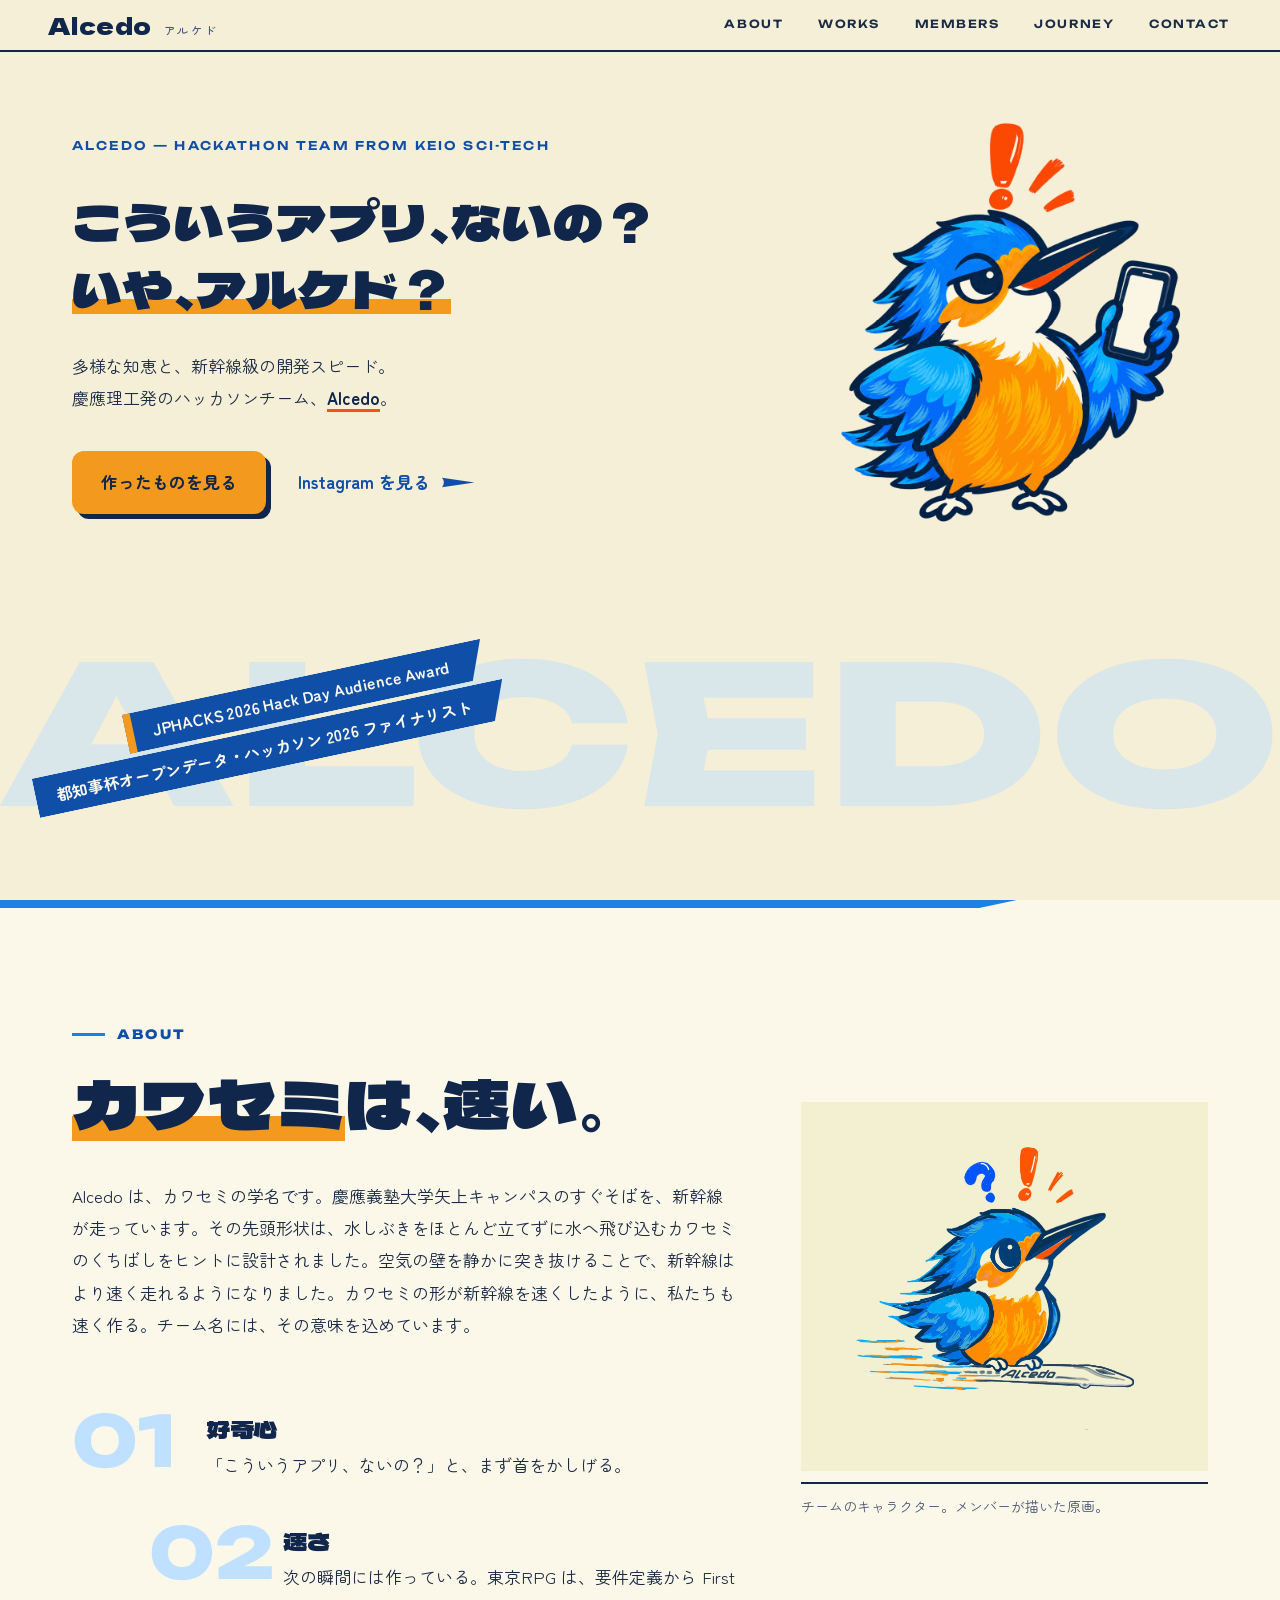
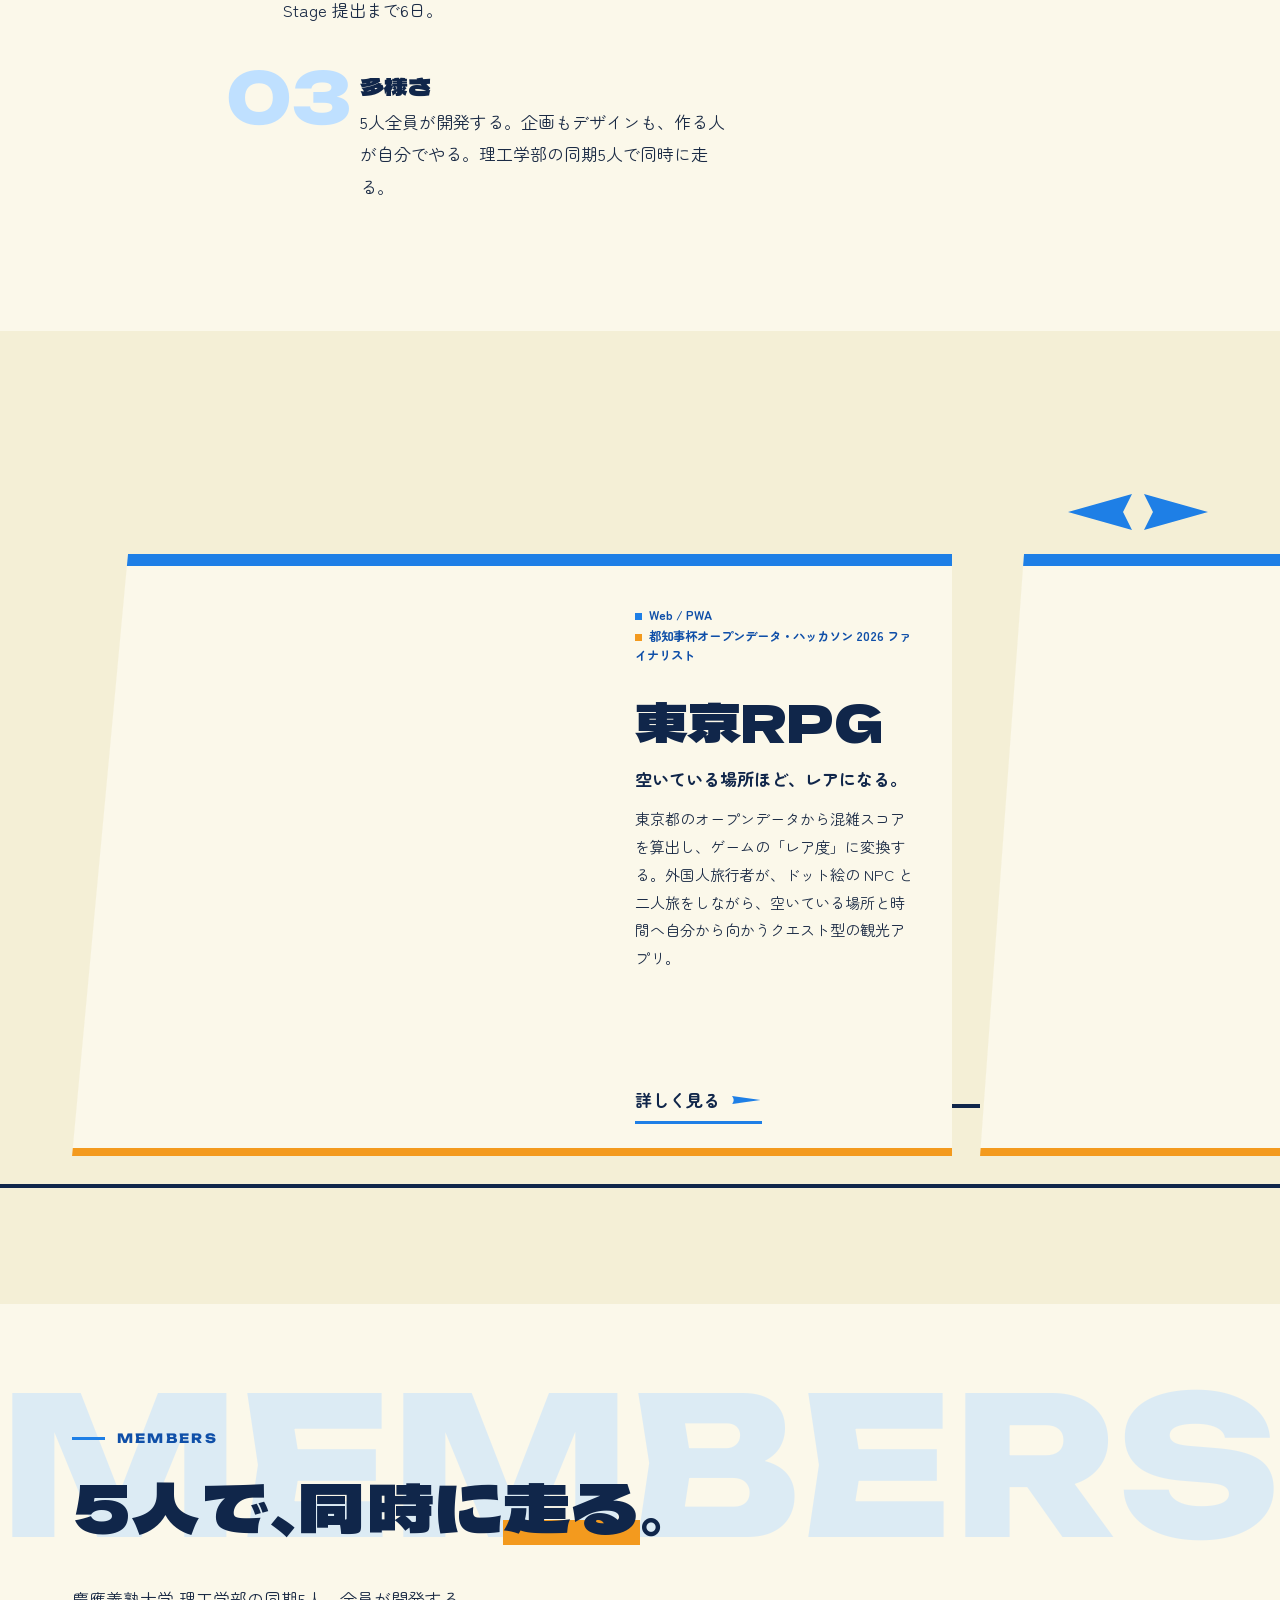
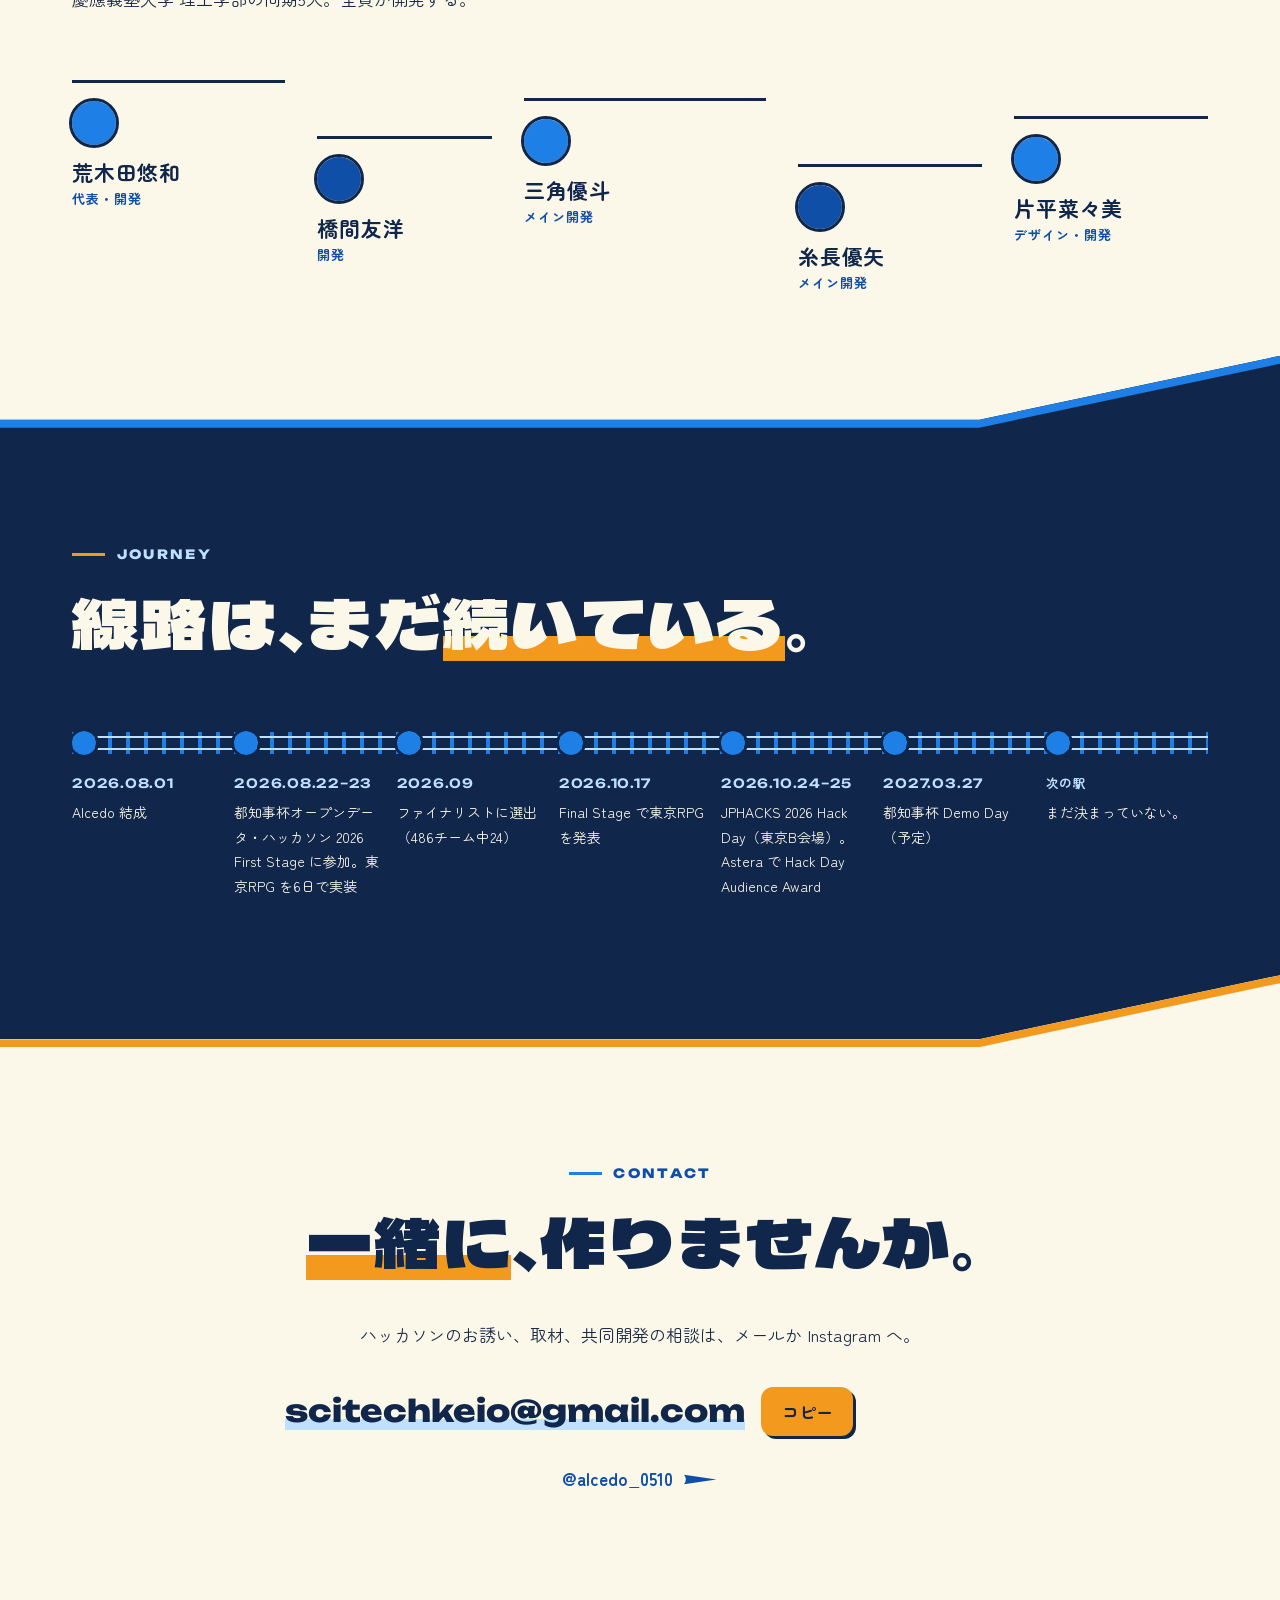
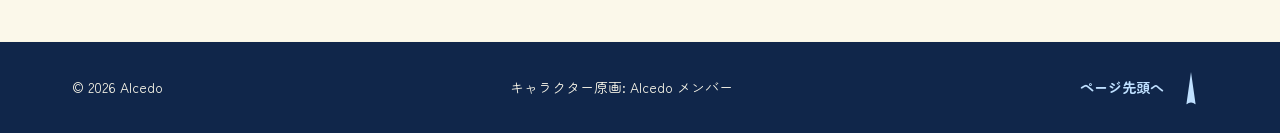
==== commit 6ec5c0f5: "feat: 指名検索と SNS 共有向けの最低限の SEO を整える - OGP の画像と URL を絶対 URL に、canonical・og:locale・twitter カードを追加 - tit" ====
--- a/index.html
+++ b/index.html
@@ -3,13 +3,39 @@
 <head>
   <meta charset="utf-8">
   <meta name="viewport" content="width=device-width, initial-scale=1">
-  <title>Alcedo｜慶應理工発ハッカソンチーム</title>
-  <meta name="description" content="多様な知恵と、新幹線級の開発スピード。慶應理工発のハッカソンチーム、Alcedo。">
+  <title>Alcedo（アルケド）｜慶應理工発ハッカソンチーム</title>
+  <meta name="description" content="Alcedo（アルケド）は慶應義塾大学 理工学部の学生5人のハッカソンチーム。都知事杯オープンデータ・ハッカソン 2026 ファイナリスト（東京RPG）、JPHACKS 2026 Hack Day Audience Award（Astera）。多様な知恵と、新幹線級の開発スピード。">
+  <link rel="canonical" href="https://alcedo-team.github.io/HP/">
   <meta property="og:type" content="website">
-  <meta property="og:title" content="Alcedo｜慶應理工発ハッカソンチーム">
-  <meta property="og:description" content="多様な知恵と、新幹線級の開発スピード。">
-  <meta property="og:image" content="assets/char/original.jpg">
+  <meta property="og:site_name" content="Alcedo">
+  <meta property="og:locale" content="ja_JP">
+  <meta property="og:url" content="https://alcedo-team.github.io/HP/">
+  <meta property="og:title" content="Alcedo（アルケド）｜慶應理工発ハッカソンチーム">
+  <meta property="og:description" content="多様な知恵と、新幹線級の開発スピード。慶應理工発のハッカソンチーム、Alcedo。">
+  <meta property="og:image" content="https://alcedo-team.github.io/HP/assets/char/original.jpg">
+  <meta property="og:image:width" content="1600">
+  <meta property="og:image:height" content="1451">
+  <meta property="og:image:alt" content="Alcedo のキャラクター。新幹線に乗ったカワセミ">
   <meta name="twitter:card" content="summary_large_image">
+  <meta name="twitter:title" content="Alcedo（アルケド）｜慶應理工発ハッカソンチーム">
+  <meta name="twitter:description" content="多様な知恵と、新幹線級の開発スピード。慶應理工発のハッカソンチーム、Alcedo。">
+  <meta name="twitter:image" content="https://alcedo-team.github.io/HP/assets/char/original.jpg">
+  <!-- 検索エンジン向けの構造化データ（団体） -->
+  <script type="application/ld+json">
+  {
+    "@context": "https://schema.org",
+    "@type": "Organization",
+    "name": "Alcedo",
+    "alternateName": ["アルケド", "Alcedo（アルケド）"],
+    "url": "https://alcedo-team.github.io/HP/",
+    "logo": "https://alcedo-team.github.io/HP/assets/char/original.jpg",
+    "image": "https://alcedo-team.github.io/HP/assets/char/original.jpg",
+    "description": "慶應義塾大学 理工学部の学生5人のハッカソンチーム。都知事杯オープンデータ・ハッカソン 2026 ファイナリスト、JPHACKS 2026 Hack Day Audience Award。",
+    "foundingDate": "2026-08-01",
+    "sameAs": ["https://www.instagram.com/alcedo_0510/"],
+    "parentOrganization": { "@type": "CollegeOrUniversity", "name": "慶應義塾大学 理工学部" }
+  }
+  </script>
   <link rel="icon" href="assets/favicon.svg" type="image/svg+xml">
   <link rel="preconnect" href="https://fonts.googleapis.com">
   <link rel="preconnect" href="https://fonts.gstatic.com" crossorigin>
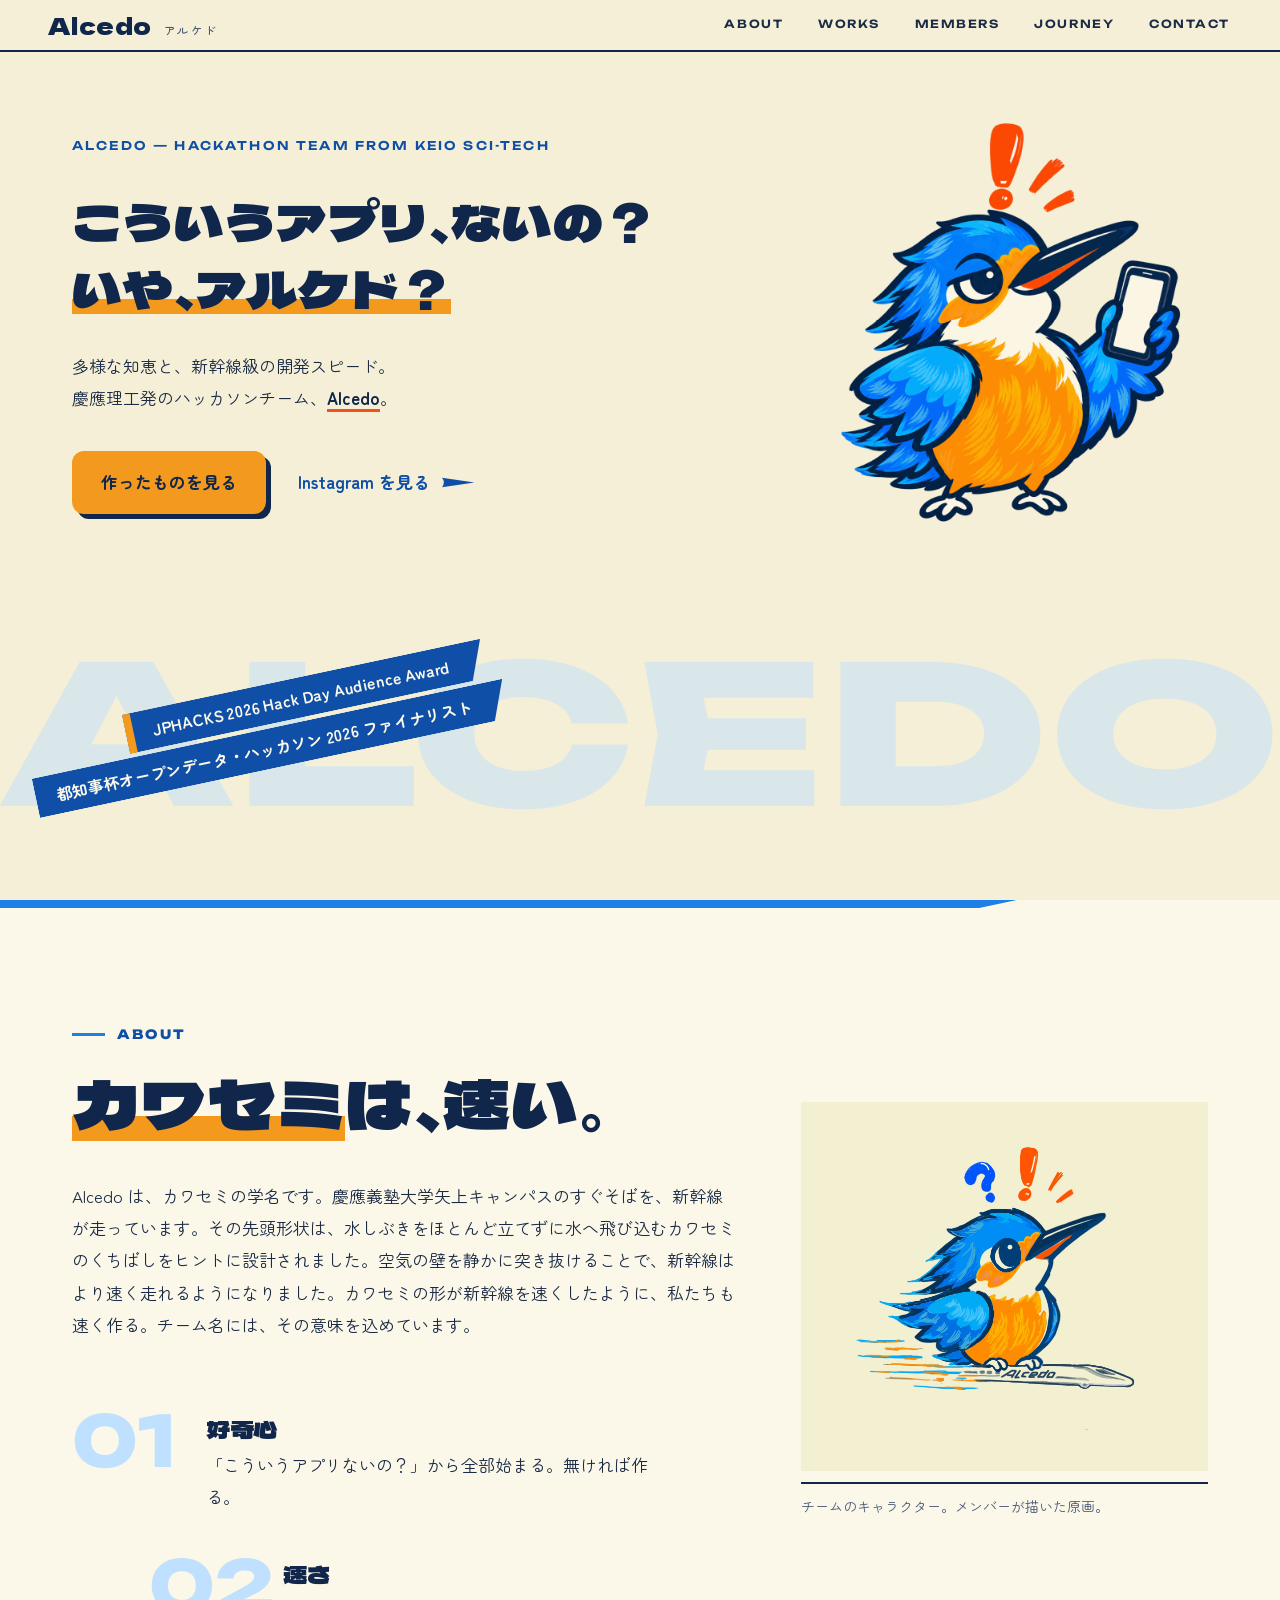
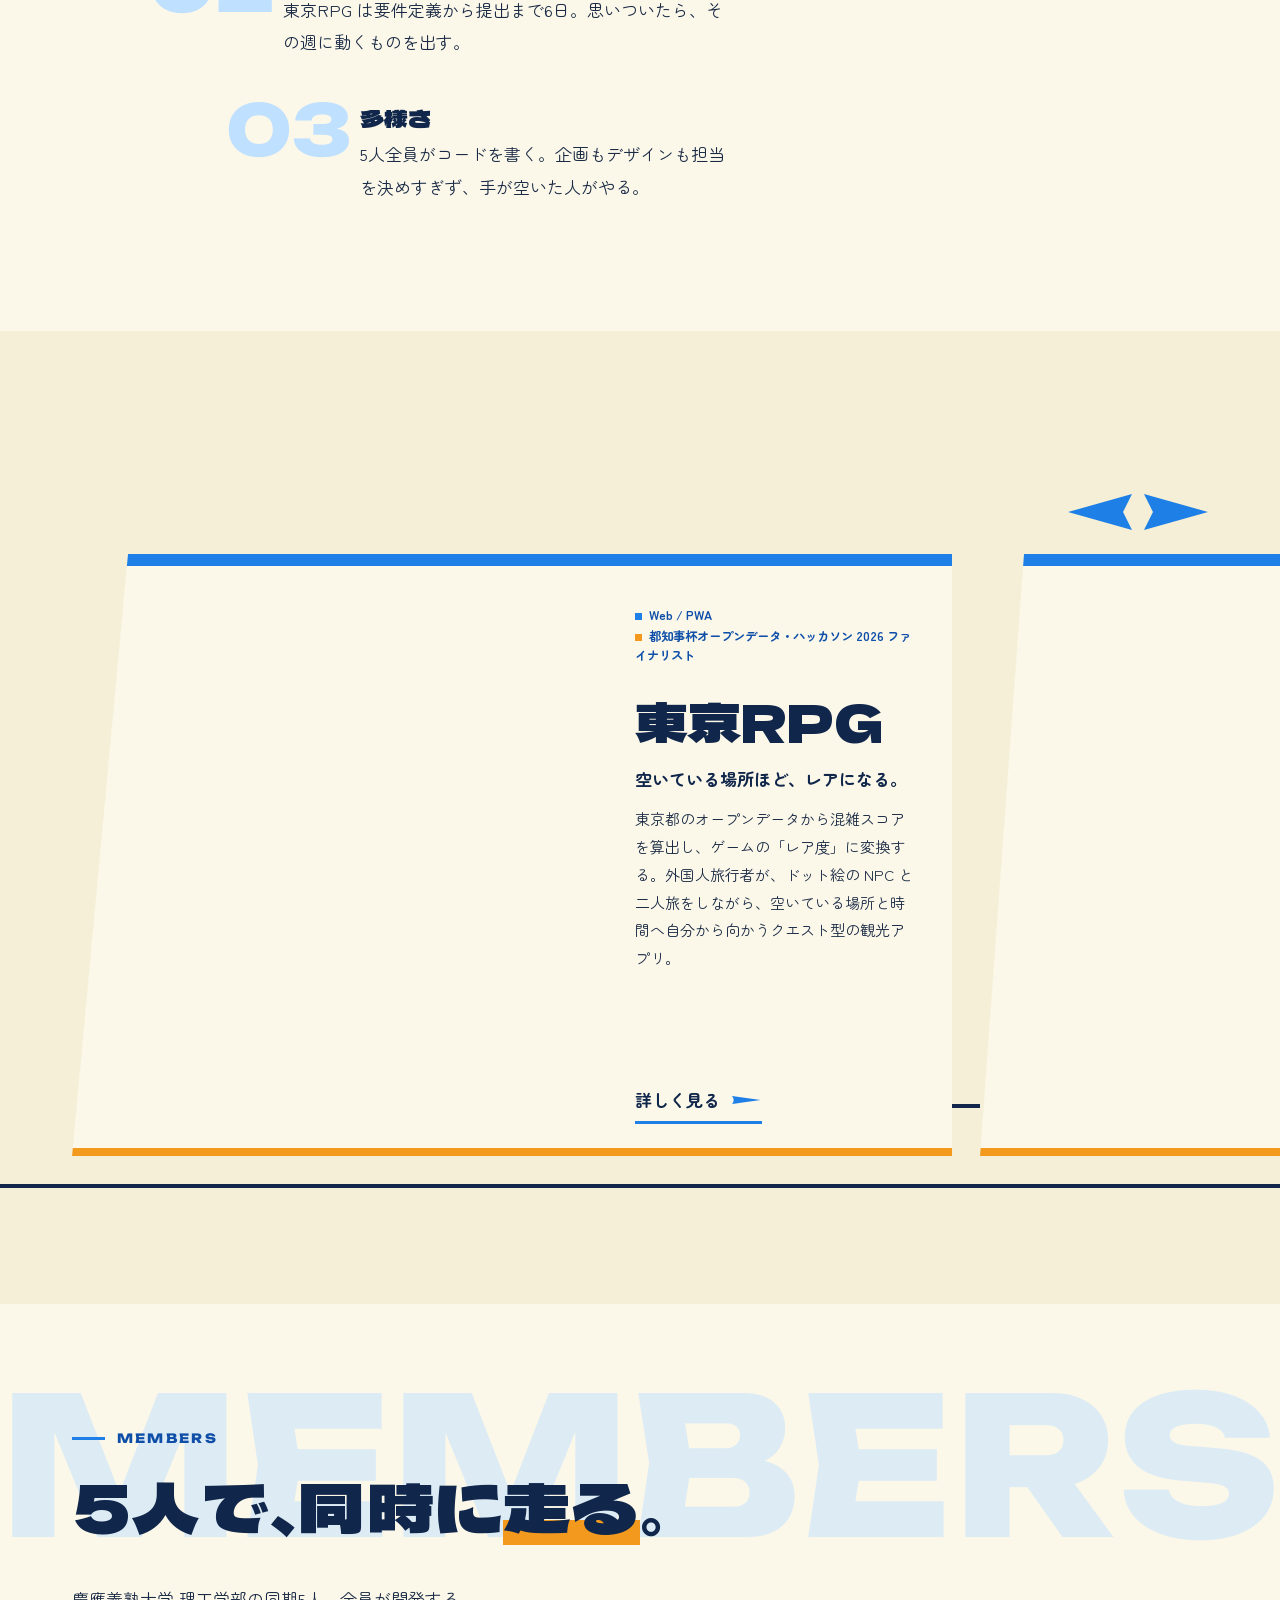
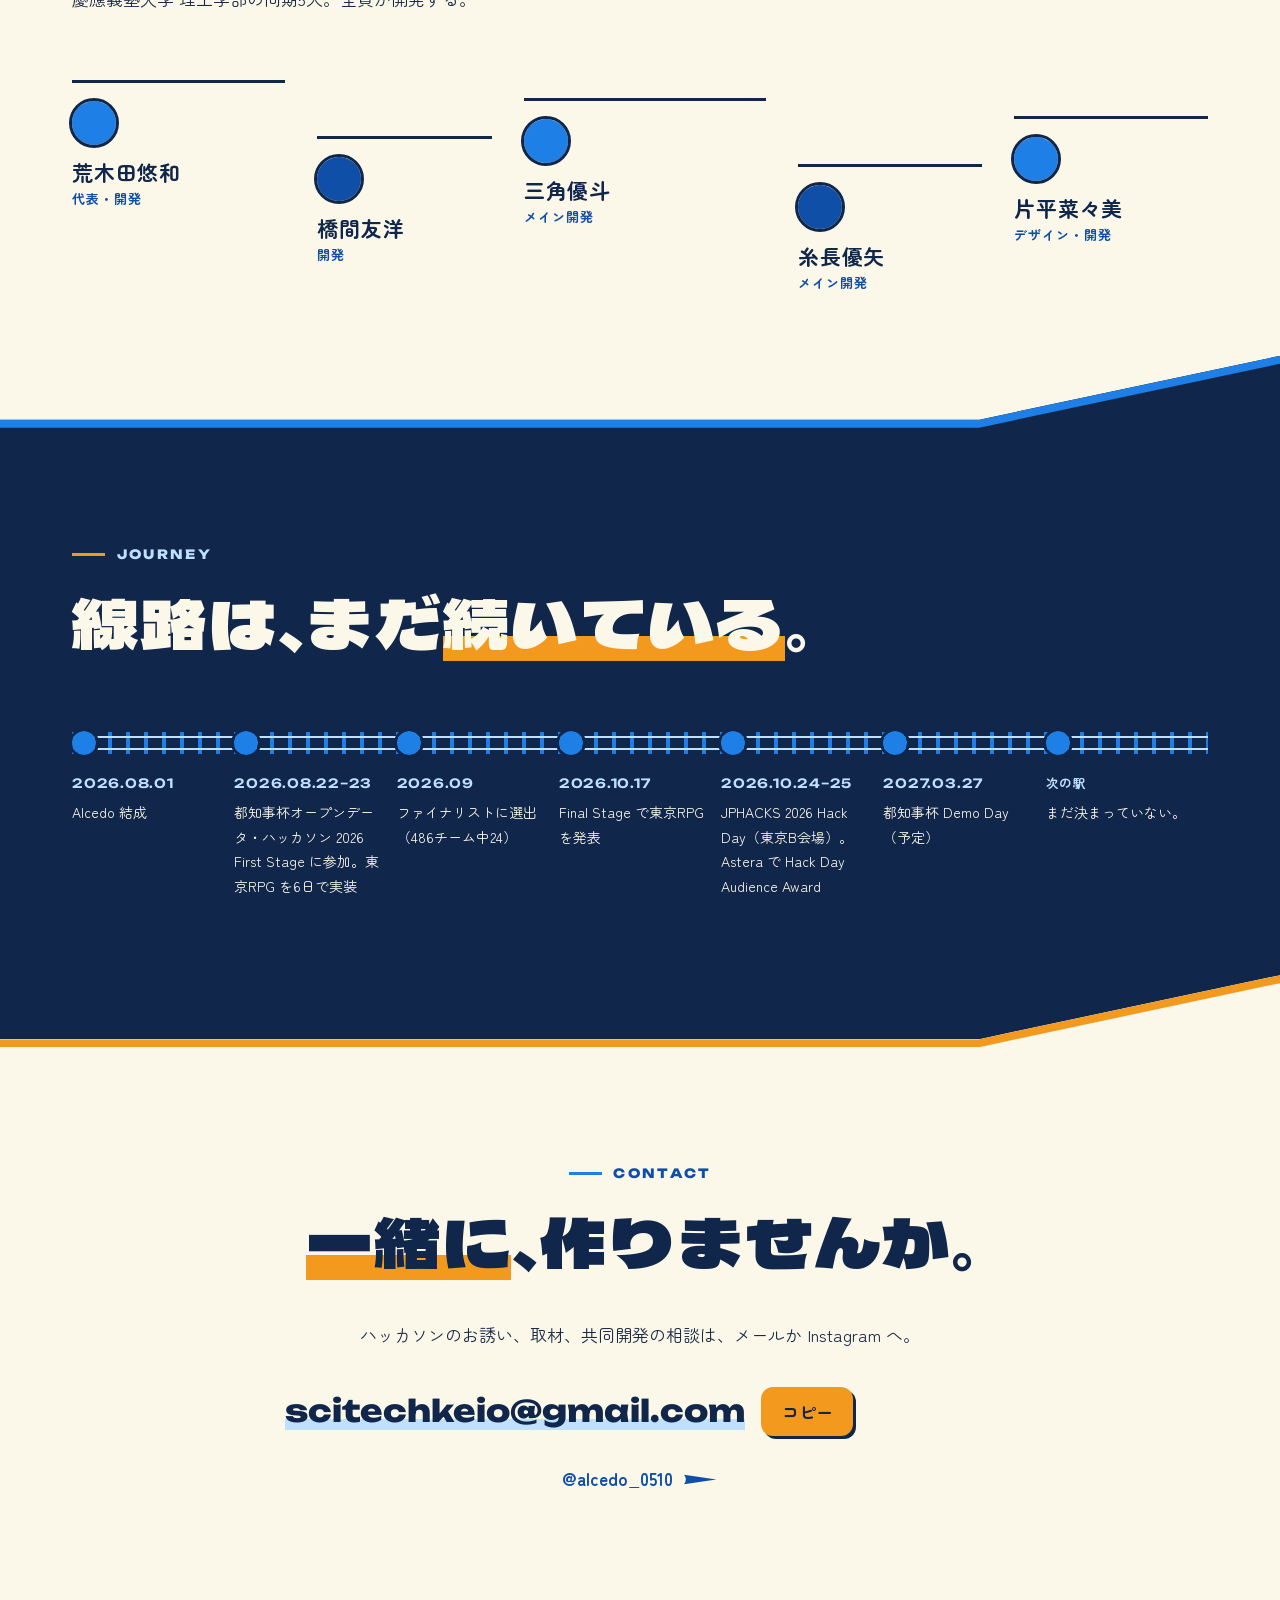
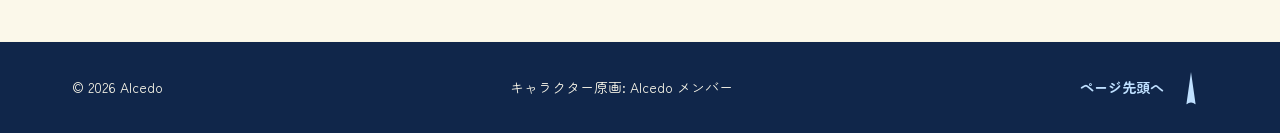
==== commit 63e7391b: "fix: About の 01〜03 の言い回しを決め台詞調から普通の説明に直す Co-Authored-By: Claude Fable 5.1 <noreply@anthropic.com>" ====
--- a/index.html
+++ b/index.html
@@ -125,9 +125,9 @@
           <h2 class="title" id="about-h" data-split><span class="mk">カワセミ</span>は、速い。</h2>
           <p class="about__body" data-reveal>Alcedo は、カワセミの学名です。慶應義塾大学矢上キャンパスのすぐそばを、新幹線が走っています。その先頭形状は、水しぶきをほとんど立てずに水へ飛び込むカワセミのくちばしをヒントに設計されました。空気の壁を静かに突き抜けることで、新幹線はより速く走れるようになりました。カワセミの形が新幹線を速くしたように、私たちも速く作る。チーム名には、その意味を込めています。</p>
           <ol class="pillars">
-            <li class="pillar pillar--1" data-reveal><span class="pillar__no" aria-hidden="true">01</span><h3>好奇心</h3><p>「こういうアプリ、ないの？」と、まず首をかしげる。</p></li>
-            <li class="pillar pillar--2" data-reveal><span class="pillar__no" aria-hidden="true">02</span><h3>速さ</h3><p>次の瞬間には作っている。東京RPG は、要件定義から First Stage 提出まで6日。</p></li>
-            <li class="pillar pillar--3" data-reveal><span class="pillar__no" aria-hidden="true">03</span><h3>多様さ</h3><p>5人全員が開発する。企画もデザインも、作る人が自分でやる。理工学部の同期5人で同時に走る。</p></li>
+            <li class="pillar pillar--1" data-reveal><span class="pillar__no" aria-hidden="true">01</span><h3>好奇心</h3><p>「こういうアプリないの？」から全部始まる。無ければ作る。</p></li>
+            <li class="pillar pillar--2" data-reveal><span class="pillar__no" aria-hidden="true">02</span><h3>速さ</h3><p>東京RPG は要件定義から提出まで6日。思いついたら、その週に動くものを出す。</p></li>
+            <li class="pillar pillar--3" data-reveal><span class="pillar__no" aria-hidden="true">03</span><h3>多様さ</h3><p>5人全員がコードを書く。企画もデザインも担当を決めすぎず、手が空いた人がやる。</p></li>
           </ol>
         </div>
         <figure class="about__fig" data-reveal>
